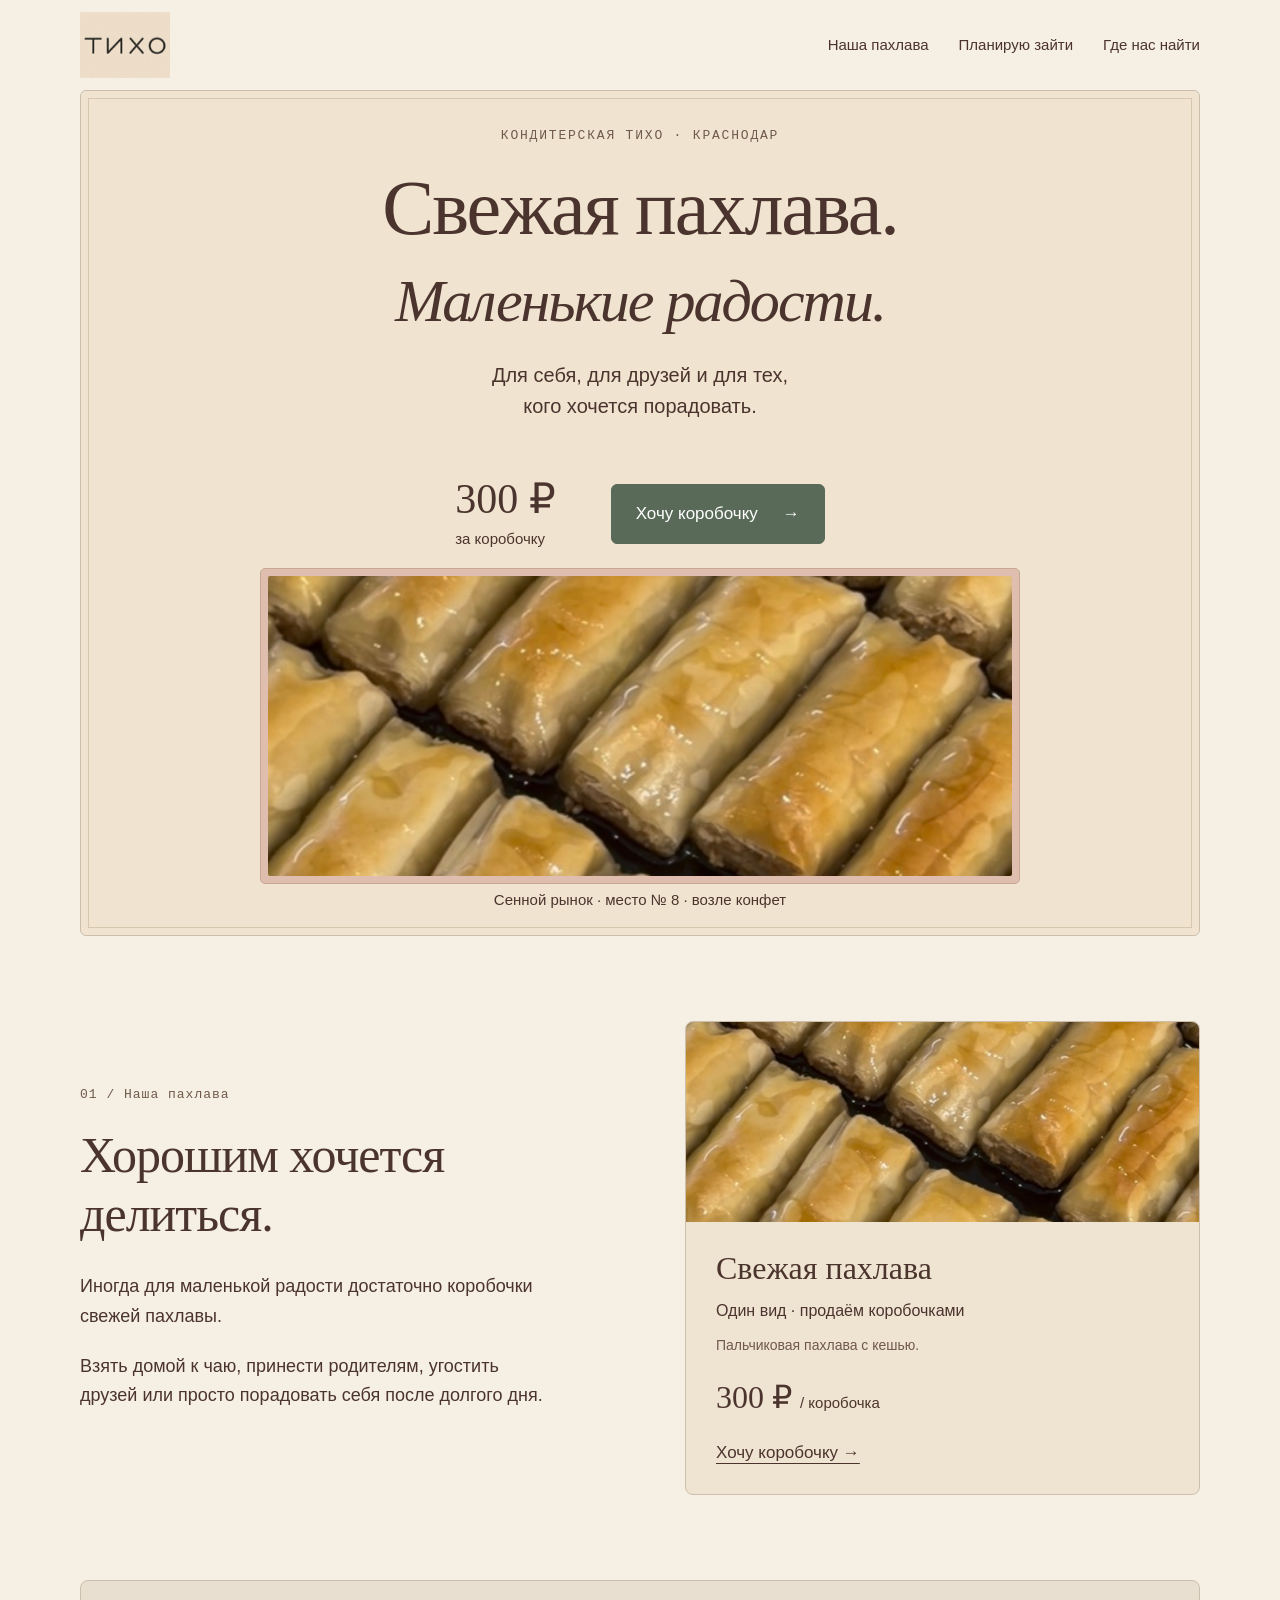
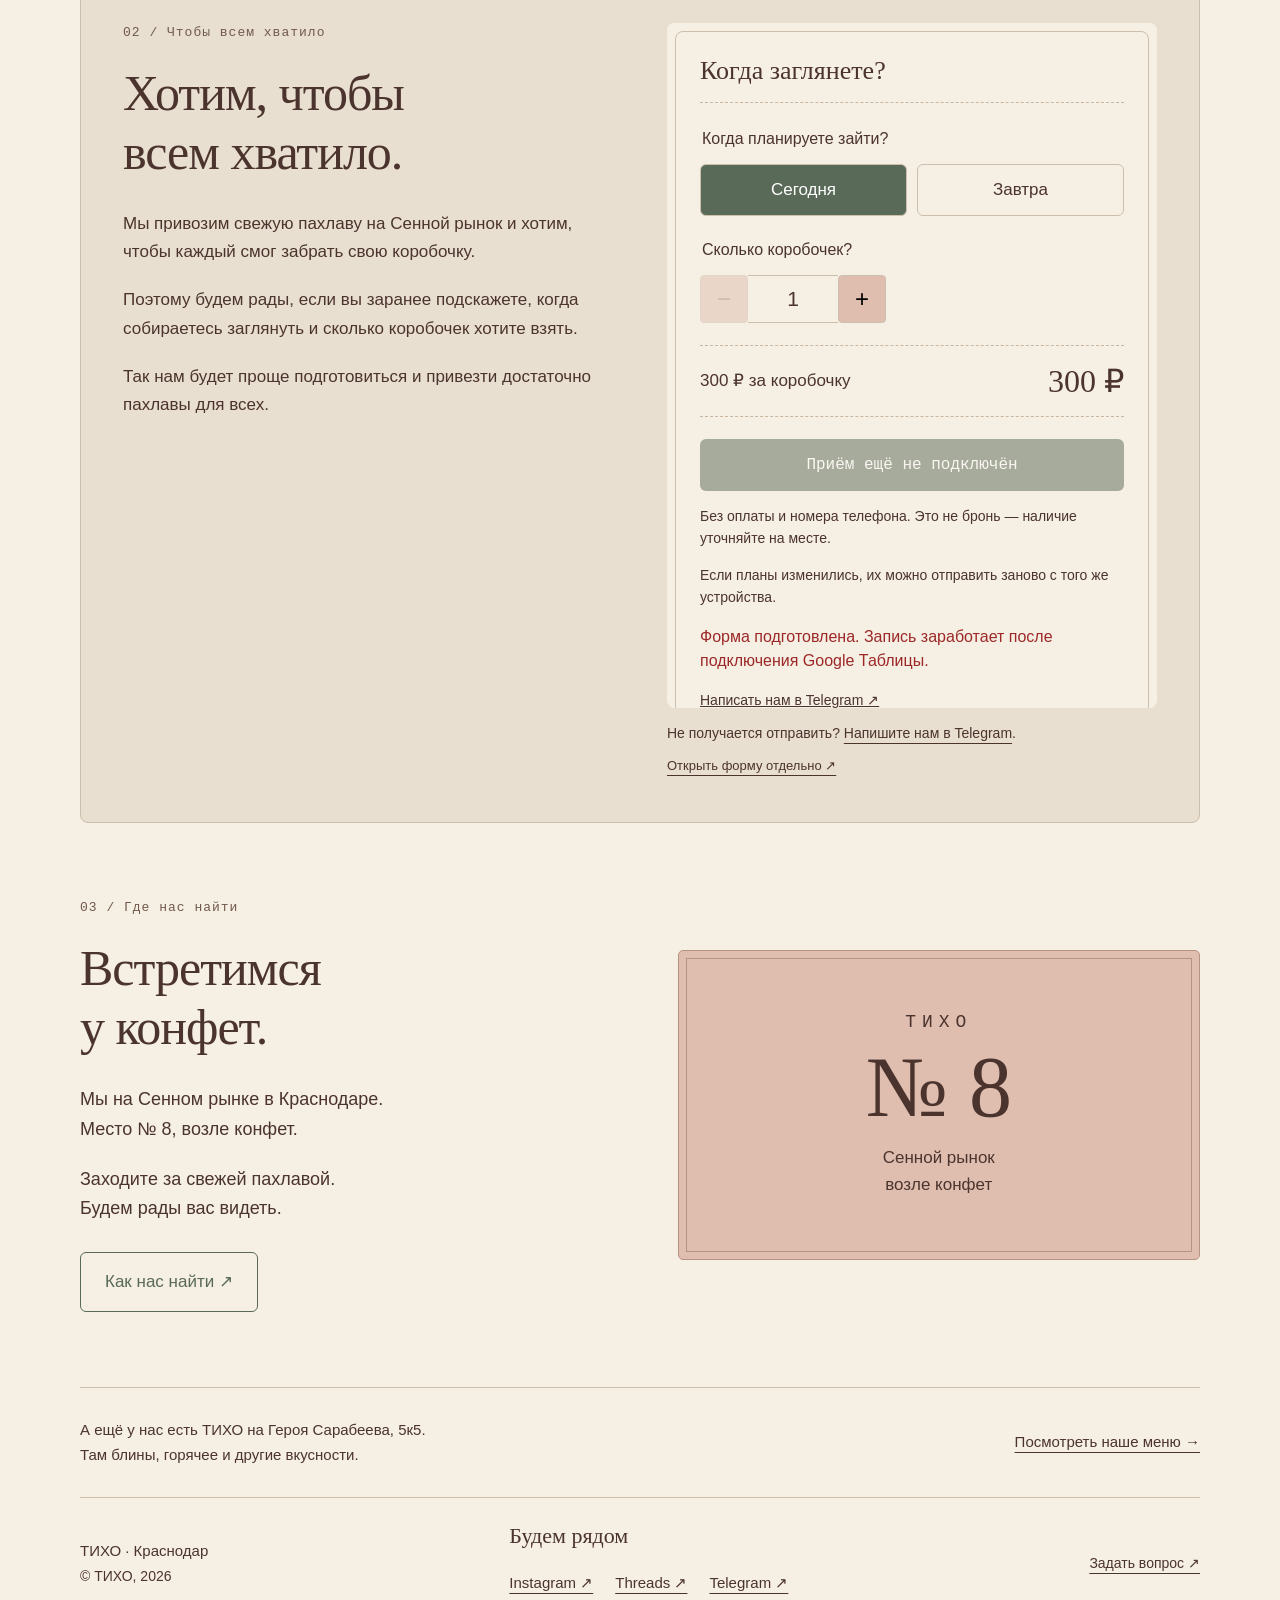
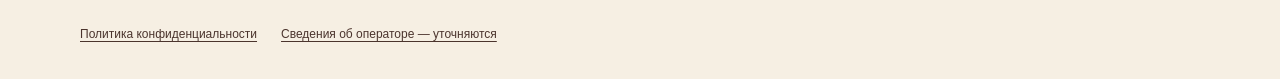
==== index.html @ 16c4f127 "v1" ====
<!doctype html>
<html lang="ru">
<head>
  <meta charset="utf-8">
  <meta name="viewport" content="width=device-width, initial-scale=1">
  <meta name="theme-color" content="#f6efe3">
  <title>ТИХО — свежая пахлава. Маленькие радости.</title>
  <meta name="description" content="Свежая пахлава — 300 ₽ за коробочку. Для себя и близких. Кондитерская ТИХО на Сенном рынке в Краснодаре: место № 8, возле конфет.">
  <link rel="icon" href="images/tiho-icon.png" type="image/png">
  <link rel="apple-touch-icon" href="images/tiho-icon.png">
  <link rel="stylesheet" href="baklava.css?v=20261023-warm2">
</head>
<body>
  <header class="topbar">
    <a class="brand" href="#top" aria-label="ТИХО — на главную"><img src="images/tiho-icon.png" width="90" height="66" alt="ТИХО"></a>
    <nav aria-label="Основная навигация"><a href="#product">Наша пахлава</a><a href="#preorder">Планирую зайти</a><a href="#location">Где нас найти</a></nav>
  </header>
  <main id="top">
    <section class="hero shell" aria-labelledby="hero-title">
      <p class="eyebrow">КОНДИТЕРСКАЯ ТИХО · КРАСНОДАР</p>
      <h1 id="hero-title">Свежая пахлава.<br><em>Маленькие радости.</em></h1>
      <p class="lead">Для себя, для друзей и для тех,<br class="desktop-break"> кого хочется порадовать.</p>
      <figure><img src="images/baklava-main.jpg" width="634" height="1100" alt="Свежая пальчиковая пахлава ТИХО" fetchpriority="high" decoding="async"></figure>
      <div class="hero-purchase"><div class="price"><strong>300 ₽</strong><span>за коробочку</span></div><a class="button" href="#preorder">Хочу коробочку <span aria-hidden="true">→</span></a></div>
      <p class="hero-address">Сенной рынок · место № 8 · возле конфет</p>
    </section>

    <section class="shell product" id="product" aria-labelledby="product-title">
      <div class="product-story"><p class="eyebrow">01 / Наша пахлава</p><h2 id="product-title">Хорошим хочется<br>делиться.</h2><p>Иногда для маленькой радости достаточно коробочки свежей пахлавы.</p><p>Взять домой к чаю, принести родителям, угостить друзей или просто порадовать себя после долгого дня.</p></div>
      <article class="product-detail"><img src="images/baklava-main.jpg" width="634" height="1100" alt="Пальчиковая пахлава крупным планом" loading="lazy" decoding="async"><div class="product-card-copy"><h3>Свежая пахлава</h3><p>Один вид · продаём коробочками</p><p class="small ingredients">Пальчиковая пахлава с кешью.</p><strong class="product-price">300 ₽ <span>/ коробочка</span></strong><a class="text-link" href="#preorder">Хочу коробочку →</a></div></article>
    </section>

    <section class="order shell" id="preorder" aria-labelledby="plan-title">
      <div class="order-intro"><p class="eyebrow">02 / Чтобы всем хватило</p><h2 id="plan-title">Хотим, чтобы<br>всем хватило.</h2><p>Мы привозим свежую пахлаву на Сенной рынок и хотим, чтобы каждый смог забрать свою коробочку.</p><p>Поэтому будем рады, если вы заранее подскажете, когда собираетесь заглянуть и сколько коробочек хотите взять.</p><p>Так нам будет проще подготовиться и привезти достаточно пахлавы для всех.</p><p class="small connection-note" id="plan-connection">Сейчас запись недоступна. Можно написать нам в <a href="https://t.me/danyanovich" target="_blank" rel="noopener">Telegram</a>.</p></div>
      <div class="plan-embed"><iframe id="plan-frame" title="Когда вы планируете зайти за пахлавой" src="integrations/google-sheets/Form.html" loading="lazy" referrerpolicy="no-referrer"></iframe><p class="small form-help">Не получается отправить? <a href="https://t.me/danyanovich" target="_blank" rel="noopener">Напишите нам в Telegram</a>.</p><a class="small form-direct" id="plan-direct" href="https://t.me/danyanovich" target="_blank" rel="noopener">Открыть форму отдельно ↗</a></div>
    </section>

    <section class="shell location" id="location" aria-labelledby="location-title"><div><p class="eyebrow">03 / Где нас найти</p><h2 id="location-title">Встретимся<br>у конфет.</h2><p>Мы на Сенном рынке в Краснодаре.<br>Место № 8, возле конфет.</p><p>Заходите за свежей пахлавой.<br>Будем рады вас видеть.</p><a class="button button-secondary" href="https://yandex.ru/maps/?text=Сенной%20рынок%20Краснодар" target="_blank" rel="noopener">Как нас найти ↗</a></div><div class="market-sign" aria-label="Сенной рынок, место номер 8, возле конфет"><span>ТИХО</span><strong>№ 8</strong><p>Сенной рынок<br>возле конфет</p></div></section>
  </main>
  <footer class="shell">
    <div class="cafe"><p>А ещё у нас есть ТИХО на Героя Сарабеева, 5к5.<br>Там блины, горячее и другие вкусности.</p><a class="text-link" href="sarabeeva.html">Посмотреть наше меню →</a></div>
    <div class="footer-main"><p>ТИХО · Краснодар<br><span class="small">© ТИХО, 2026</span></p><div class="footer-community"><p class="social-title">Будем рядом</p><nav class="social-links" aria-label="Социальные сети ТИХО"><a href="https://www.instagram.com/tiho.krasnodar/" target="_blank" rel="noopener">Instagram ↗</a><a href="https://www.threads.com/@tiho.krasnodar" target="_blank" rel="noopener">Threads ↗</a><a href="https://t.me/tiho_krd" target="_blank" rel="noopener">Telegram ↗</a></nav></div><a class="footer-contact" href="https://t.me/danyanovich" target="_blank" rel="noopener">Задать вопрос ↗</a></div>
    <div class="footer-legal"><button data-legal="privacy">Политика конфиденциальности</button><button data-legal="operator">Сведения об операторе — уточняются</button></div>
  </footer>
  <dialog id="legal-dialog" aria-labelledby="legal-title"><button id="close-legal" aria-label="Закрыть">×</button><h2 id="legal-title"></h2><p id="legal-text"></p></dialog>
  <script src="site-config.js?v=20261023-2"></script><script src="baklava.js?v=20261023-warm" defer></script>
</body></html>
---- baklava.css ----
:root{--cream:#f6efe3;--ink:#4b342d;--olive:#596a58;--rose:#dfbeb0;--gold:#e7d6b2;--line:#cdbfae;--accent:#374f83}
*{box-sizing:border-box}html{scroll-behavior:smooth;scroll-padding-top:24px}body{margin:0;background:var(--cream);color:var(--ink);font:18px/1.65 Arial,Helvetica,sans-serif}a{color:inherit;text-underline-offset:5px}button,input{font:inherit}a,button,input{touch-action:manipulation}button{cursor:pointer;color:inherit}a:focus-visible,button:focus-visible,input:focus-visible{outline:3px solid var(--accent);outline-offset:4px}.shell{width:min(1120px,calc(100% - 48px));margin:auto}.topbar{width:min(1120px,calc(100% - 48px));margin:auto;display:flex;align-items:center;justify-content:space-between;gap:24px;padding:12px 0}.brand{display:flex}.brand img{object-fit:cover;mix-blend-mode:multiply}.topbar nav{display:flex;gap:30px}.topbar nav a{font-size:15px;text-decoration:none}.topbar nav a:hover,.text-link:hover{color:var(--olive)}.eyebrow{font:13px/1.5 'Courier New',monospace;letter-spacing:1px;margin:0 0 22px;color:#70594b}h1,h2,h3{font-family:Georgia,'Times New Roman',serif;font-weight:400}h1{font-size:clamp(46px,6.3vw,78px);line-height:1.12;letter-spacing:-2px;margin:0 0 22px}h1 em{font-weight:400;font-size:.77em}h2{font-size:clamp(34px,4.3vw,50px);line-height:1.18;letter-spacing:-1px;margin:0 0 28px}h3{font-size:32px;line-height:1.25;margin:0 0 10px}p{margin:0 0 20px}.small{font-size:14px;line-height:1.65}.hero{display:flex;flex-direction:column;text-align:center;padding:35px 50px 22px;background:#f0e4d1;border:1px solid var(--line);border-radius:6px;outline:1px solid #d7c7af;outline-offset:-9px}.hero .eyebrow{margin:0 0 18px;letter-spacing:1.8px}.hero .lead{font-size:20px;line-height:1.55;margin:0 auto 28px}.hero figure{order:4;margin:0 auto;width:min(100%,760px);padding:7px;background:var(--rose);border:1px solid #c5a992;border-radius:5px}.hero figure img{display:block;width:100%;height:300px;object-fit:cover;object-position:center 47%;border-radius:2px}.hero>.eyebrow{order:0}.hero>h1{order:1}.hero>.lead{order:2}.hero-purchase{order:3;display:flex;align-items:center;justify-content:center;gap:55px;padding:26px 0 16px}.price{display:flex;flex-direction:column;text-align:left}.price strong{font:42px/1.1 Georgia,serif}.price span{font-size:15px;margin-top:5px}.button{display:inline-flex;align-items:center;justify-content:center;gap:25px;background:var(--olive);color:white;border:1px solid var(--olive);border-radius:6px;padding:15px 24px;min-height:52px;text-decoration:none;font-size:17px;font-weight:500;transition:background .18s,transform .18s}.button:hover{background:#445441;border-color:#445441;transform:translateY(-2px)}.hero-address{order:5;font-size:15px;margin:4px 0 0}.product{display:grid;grid-template-columns:1fr 1fr;gap:90px;align-items:center;padding:85px 0}.product-story p{max-width:480px}.product-detail{border:1px solid var(--line);background:#efe3d2;border-radius:8px;overflow:hidden}.product-detail>img{display:block;width:100%;height:200px;object-fit:cover;object-position:center 55%}.product-card-copy{padding:26px 30px}.product-card-copy p{font-size:16px;margin-bottom:10px}.product-card-copy .ingredients{font-size:14px;color:#70594b}.product-price{display:block;font:32px/1.4 Georgia,serif;margin:18px 0}.product-price span{font:15px Arial,sans-serif}.text-link{font-size:17px}.order{display:grid;grid-template-columns:1fr 1fr;gap:54px;align-items:start;padding:42px;background:#e9dfd0;border:1px solid var(--line);border-radius:8px}.order-intro p{font-size:17px;line-height:1.65}.order-intro .eyebrow{font-size:13px;line-height:1.5}.order-intro .small{font-size:14px}.connection-note{border-left:2px solid var(--rose);padding-left:14px}.plan-embed{min-width:0}.plan-embed iframe{display:block;width:100%;height:685px;border:0;background:var(--cream);border-radius:8px}.form-help{margin:14px 0 5px}.form-direct{display:inline-block;font-size:13px}.location{display:grid;grid-template-columns:1fr 1fr;gap:75px;align-items:center;padding:75px 0}.location .button{margin-top:8px}.button-secondary{background:transparent;border-color:var(--olive);color:var(--olive)}.button-secondary:hover{color:white}.market-sign{background:var(--rose);border:1px solid #b59381;outline:1px solid #b59381;outline-offset:-9px;text-align:center;display:flex;flex-direction:column;align-items:center;justify-content:center;padding:35px;min-height:310px;border-radius:5px}.market-sign>span{font:18px 'Courier New',monospace;letter-spacing:6px}.market-sign strong{font:86px/1.3 Georgia,serif}.market-sign p{font-size:17px;line-height:1.6;margin:0}footer{border-top:1px solid var(--line);padding:0 0 24px}.cafe{display:flex;align-items:center;justify-content:space-between;gap:30px;padding:30px 0;border-bottom:1px solid var(--line)}.cafe p{font-size:15px;margin:0;max-width:620px}.cafe a{font-size:15px}.footer-main{display:flex;align-items:center;justify-content:space-between;gap:20px;padding:24px 0 10px;font-size:15px}.footer-main p{margin:0}.footer-legal{display:flex;gap:12px 24px;flex-wrap:wrap}.footer-legal button{font-size:12px;background:none;border:0;text-decoration:underline;text-underline-offset:3px;min-height:40px;padding:0;text-align:left}dialog{border:1px solid var(--line);border-radius:8px;background:var(--cream);color:var(--ink);padding:30px;max-width:620px;width:calc(100% - 32px);max-height:85vh;overflow:auto}dialog::backdrop{background:#30291e88}dialog h2{font-size:32px}dialog p{font-size:16px;margin-bottom:0}#close-legal{float:right;background:none;border:0;font-size:28px;min-width:44px;min-height:44px}[hidden]{display:none!important}
@media(max-width:760px){html{scroll-padding-top:16px}body{font-size:17px}.shell,.topbar{width:calc(100% - 32px)}.topbar{flex-direction:column;gap:0;padding:8px 0 18px}.brand img{width:80px;height:56px}.topbar nav{justify-content:center;gap:12px 22px;flex-wrap:wrap}.topbar nav a{font-size:13px}.hero{padding:28px 18px 22px}.hero .eyebrow{font-size:10px;letter-spacing:1px;margin-bottom:20px}h1{font-size:clamp(37px,9.5vw,62px);letter-spacing:-1.2px;margin-bottom:18px}h1 em{font-size:.78em}.hero .lead{font-size:17px;margin-bottom:24px}.desktop-break{display:none}.hero figure{padding:5px}.hero figure{order:3}.hero figure img{height:220px}.hero-purchase{order:4;gap:24px;justify-content:space-between;padding:22px 0 16px}.price strong{font-size:35px}.price span{font-size:13px}.hero-purchase .button{font-size:15px;gap:10px;padding:14px 16px;min-width:0}.hero-address{font-size:13px;max-width:240px;margin:auto}.product{grid-template-columns:1fr;gap:24px;padding:50px 0}h2{font-size:37px;margin-bottom:22px}.eyebrow{font-size:12px;margin-bottom:18px}.product-story p{margin-bottom:16px}.product-detail>img{height:190px}.product-card-copy{padding:24px}.product-card-copy h3{font-size:29px}.order{grid-template-columns:1fr;gap:22px;padding:28px 16px}.order-intro p{font-size:17px;line-height:1.6;margin-bottom:18px}.order-intro .eyebrow{font-size:12px}.plan-embed iframe{height:690px}.form-help{font-size:14px}.location{grid-template-columns:1fr;gap:30px;padding:50px 0}.market-sign{min-height:245px;padding:30px}.market-sign strong{font-size:76px}.market-sign p{font-size:16px}.cafe{align-items:flex-start;flex-direction:column;gap:14px;padding:25px 0}.footer-main{flex-direction:column;align-items:flex-start;gap:14px}.footer-legal{gap:0 20px}dialog{padding:24px}dialog h2{font-size:28px}}
@media(max-width:360px){.hero-purchase{flex-direction:column;align-items:stretch;gap:16px}.hero-purchase .price{text-align:center}.hero-purchase .button{width:100%}h1{font-size:35px}.plan-embed iframe{height:740px}}
@media(prefers-reduced-motion:reduce){html{scroll-behavior:auto}*,*::before,*::after{animation:none!important;transition:none!important}}
.footer-main{flex-wrap:wrap}.footer-community .social-title{font:22px/1.3 Georgia,serif;margin:0 0 10px}.social-links{display:flex;flex-wrap:wrap;gap:6px 22px}.social-links a{display:inline-flex;align-items:center;min-height:44px;font-size:15px}.footer-contact{font-size:14px}@media(max-width:760px){.footer-community{width:100%}.social-links{gap:4px 20px}.footer-main{gap:20px}}
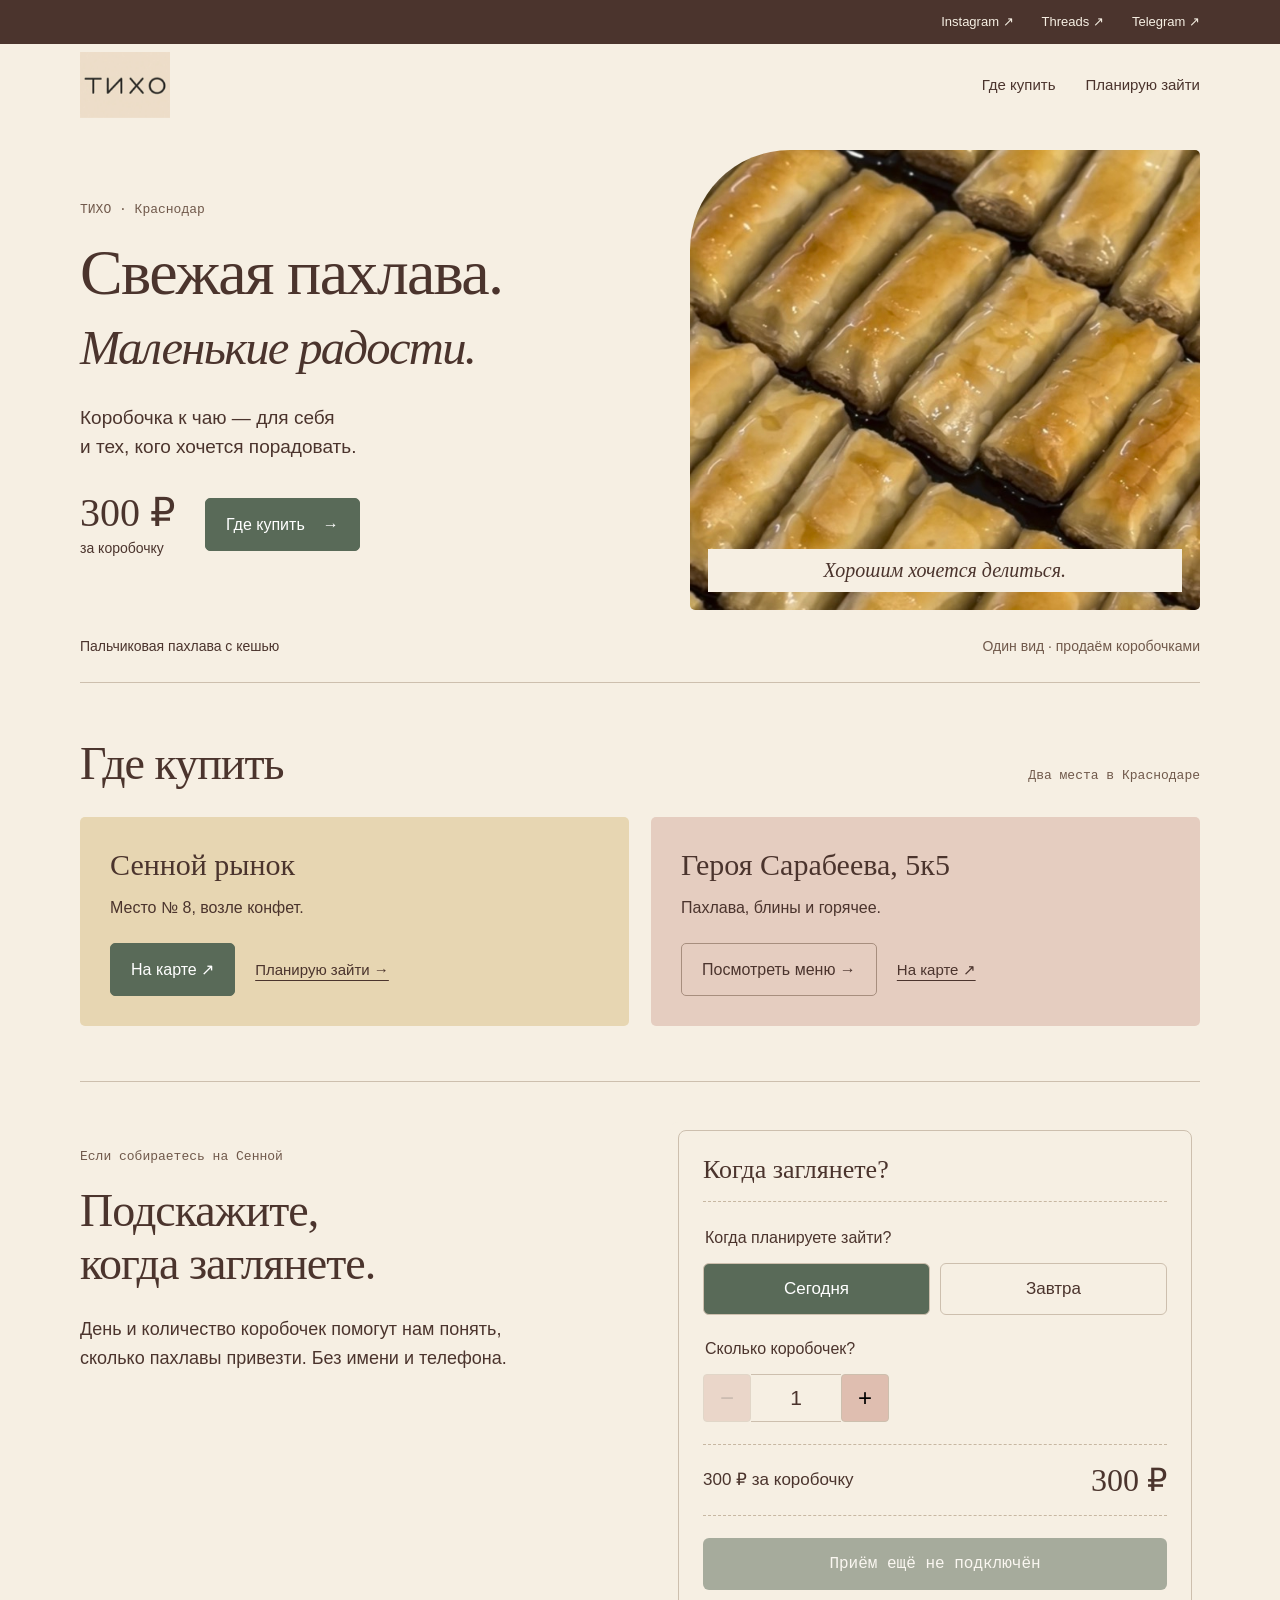
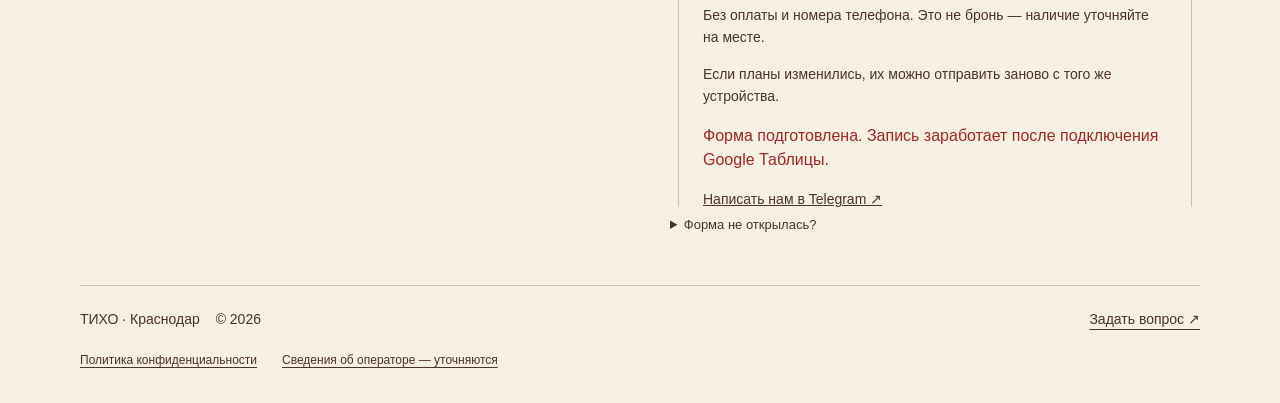
==== commit 749dcc29: "v1" ====
--- a/index.html
+++ b/index.html
@@ -5,43 +5,21 @@
   <meta name="viewport" content="width=device-width, initial-scale=1">
   <meta name="theme-color" content="#f6efe3">
   <title>ТИХО — свежая пахлава. Маленькие радости.</title>
-  <meta name="description" content="Свежая пахлава — 300 ₽ за коробочку. Для себя и близких. Кондитерская ТИХО на Сенном рынке в Краснодаре: место № 8, возле конфет.">
+  <meta name="description" content="Свежая пахлава — 300 ₽ за коробочку. Для себя и близких. ТИХО в Краснодаре: Сенной рынок, место № 8, и Героя Сарабеева, 5к5.">
   <link rel="icon" href="images/tiho-icon.png" type="image/png">
   <link rel="apple-touch-icon" href="images/tiho-icon.png">
-  <link rel="stylesheet" href="baklava.css?v=20261023-warm2">
+  <link rel="stylesheet" href="baklava.css?v=20261027">
 </head>
 <body>
-  <header class="topbar">
-    <a class="brand" href="#top" aria-label="ТИХО — на главную"><img src="images/tiho-icon.png" width="90" height="66" alt="ТИХО"></a>
-    <nav aria-label="Основная навигация"><a href="#product">Наша пахлава</a><a href="#preorder">Планирую зайти</a><a href="#location">Где нас найти</a></nav>
-  </header>
+  <div class="social-strip"><nav class="shell social-links" aria-label="Социальные сети ТИХО"><a href="https://www.instagram.com/tiho.krasnodar/" target="_blank" rel="noopener">Instagram ↗</a><a href="https://www.threads.com/@tiho.krasnodar" target="_blank" rel="noopener">Threads ↗</a><a href="https://t.me/tiho_krd" target="_blank" rel="noopener">Telegram ↗</a></nav></div>
+  <header class="topbar"><a class="brand" href="#top" aria-label="ТИХО — на главную"><img src="images/tiho-icon.png" width="90" height="66" alt="ТИХО"></a><nav aria-label="Основная навигация"><a href="#location">Где купить</a><a href="#preorder">Планирую зайти</a></nav></header>
   <main id="top">
-    <section class="hero shell" aria-labelledby="hero-title">
-      <p class="eyebrow">КОНДИТЕРСКАЯ ТИХО · КРАСНОДАР</p>
-      <h1 id="hero-title">Свежая пахлава.<br><em>Маленькие радости.</em></h1>
-      <p class="lead">Для себя, для друзей и для тех,<br class="desktop-break"> кого хочется порадовать.</p>
-      <figure><img src="images/baklava-main.jpg" width="634" height="1100" alt="Свежая пальчиковая пахлава ТИХО" fetchpriority="high" decoding="async"></figure>
-      <div class="hero-purchase"><div class="price"><strong>300 ₽</strong><span>за коробочку</span></div><a class="button" href="#preorder">Хочу коробочку <span aria-hidden="true">→</span></a></div>
-      <p class="hero-address">Сенной рынок · место № 8 · возле конфет</p>
-    </section>
-
-    <section class="shell product" id="product" aria-labelledby="product-title">
-      <div class="product-story"><p class="eyebrow">01 / Наша пахлава</p><h2 id="product-title">Хорошим хочется<br>делиться.</h2><p>Иногда для маленькой радости достаточно коробочки свежей пахлавы.</p><p>Взять домой к чаю, принести родителям, угостить друзей или просто порадовать себя после долгого дня.</p></div>
-      <article class="product-detail"><img src="images/baklava-main.jpg" width="634" height="1100" alt="Пальчиковая пахлава крупным планом" loading="lazy" decoding="async"><div class="product-card-copy"><h3>Свежая пахлава</h3><p>Один вид · продаём коробочками</p><p class="small ingredients">Пальчиковая пахлава с кешью.</p><strong class="product-price">300 ₽ <span>/ коробочка</span></strong><a class="text-link" href="#preorder">Хочу коробочку →</a></div></article>
-    </section>
-
-    <section class="order shell" id="preorder" aria-labelledby="plan-title">
-      <div class="order-intro"><p class="eyebrow">02 / Чтобы всем хватило</p><h2 id="plan-title">Хотим, чтобы<br>всем хватило.</h2><p>Мы привозим свежую пахлаву на Сенной рынок и хотим, чтобы каждый смог забрать свою коробочку.</p><p>Поэтому будем рады, если вы заранее подскажете, когда собираетесь заглянуть и сколько коробочек хотите взять.</p><p>Так нам будет проще подготовиться и привезти достаточно пахлавы для всех.</p><p class="small connection-note" id="plan-connection">Сейчас запись недоступна. Можно написать нам в <a href="https://t.me/danyanovich" target="_blank" rel="noopener">Telegram</a>.</p></div>
-      <div class="plan-embed"><iframe id="plan-frame" title="Когда вы планируете зайти за пахлавой" src="integrations/google-sheets/Form.html" loading="lazy" referrerpolicy="no-referrer"></iframe><p class="small form-help">Не получается отправить? <a href="https://t.me/danyanovich" target="_blank" rel="noopener">Напишите нам в Telegram</a>.</p><a class="small form-direct" id="plan-direct" href="https://t.me/danyanovich" target="_blank" rel="noopener">Открыть форму отдельно ↗</a></div>
-    </section>
-
-    <section class="shell location" id="location" aria-labelledby="location-title"><div><p class="eyebrow">03 / Где нас найти</p><h2 id="location-title">Встретимся<br>у конфет.</h2><p>Мы на Сенном рынке в Краснодаре.<br>Место № 8, возле конфет.</p><p>Заходите за свежей пахлавой.<br>Будем рады вас видеть.</p><a class="button button-secondary" href="https://yandex.ru/maps/?text=Сенной%20рынок%20Краснодар" target="_blank" rel="noopener">Как нас найти ↗</a></div><div class="market-sign" aria-label="Сенной рынок, место номер 8, возле конфет"><span>ТИХО</span><strong>№ 8</strong><p>Сенной рынок<br>возле конфет</p></div></section>
+    <section class="hero shell" aria-labelledby="hero-title"><div class="hero-copy"><p class="eyebrow">ТИХО · Краснодар</p><h1 id="hero-title">Свежая пахлава.<br><em>Маленькие радости.</em></h1><p class="lead">Коробочка к чаю — для себя<br>и тех, кого хочется порадовать.</p><div class="hero-purchase"><div class="price"><strong>300 ₽</strong><span>за коробочку</span></div><a class="button" href="#location">Где купить <span aria-hidden="true">→</span></a></div></div><figure><img src="images/baklava-main.jpg" width="634" height="1100" alt="Свежая пальчиковая пахлава ТИХО" fetchpriority="high" decoding="async"><figcaption>Хорошим хочется делиться.</figcaption></figure></section>
+    <div class="product-note shell" id="product"><span>Пальчиковая пахлава с кешью</span><span>Один вид · продаём коробочками</span></div>
+    <section class="location shell" id="location" aria-labelledby="location-title"><div class="section-heading"><p class="eyebrow">Два места в Краснодаре</p><h2 id="location-title">Где купить</h2></div><div class="places"><article class="place place-market"><div><h3>Сенной рынок</h3><p>Место № 8, возле конфет.</p></div><div class="place-actions"><a class="button" href="https://yandex.ru/maps/?text=Сенной%20рынок%20Краснодар" target="_blank" rel="noopener">На карте ↗</a><a class="text-link" href="#preorder">Планирую зайти →</a></div></article><article class="place place-cafe"><div><h3>Героя Сарабеева, 5к5</h3><p>Пахлава, блины и горячее.</p></div><div class="place-actions"><a class="button button-secondary" href="sarabeeva.html">Посмотреть меню →</a><a class="text-link" href="https://yandex.ru/maps/35/krasnodar/house/ulitsa_im_geroya_sarabeyeva_v_i_5k5/Z0AYdgRhT0UGQFpvfXx0dX1lbA==/" target="_blank" rel="noopener">На карте ↗</a></div></article></div></section>
+    <section class="order shell" id="preorder" aria-labelledby="plan-title"><div class="order-intro"><p class="eyebrow">Если собираетесь на Сенной</p><h2 id="plan-title">Подскажите,<br>когда заглянете.</h2><p>День и количество коробочек помогут нам понять, сколько пахлавы привезти. Без имени и телефона.</p><p class="small connection-note" id="plan-connection">Сейчас запись недоступна. Можно написать нам в <a href="https://t.me/danyanovich" target="_blank" rel="noopener">Telegram</a>.</p></div><div class="plan-embed"><iframe id="plan-frame" title="Когда вы планируете зайти за пахлавой на Сенной рынок" src="integrations/google-sheets/Form.html" loading="lazy" referrerpolicy="no-referrer"></iframe><details class="form-help"><summary>Форма не открылась?</summary><a id="plan-direct" href="https://t.me/danyanovich" target="_blank" rel="noopener">Открыть отдельно ↗</a> · <a href="https://t.me/danyanovich" target="_blank" rel="noopener">Написать нам</a></details></div></section>
   </main>
-  <footer class="shell">
-    <div class="cafe"><p>А ещё у нас есть ТИХО на Героя Сарабеева, 5к5.<br>Там блины, горячее и другие вкусности.</p><a class="text-link" href="sarabeeva.html">Посмотреть наше меню →</a></div>
-    <div class="footer-main"><p>ТИХО · Краснодар<br><span class="small">© ТИХО, 2026</span></p><div class="footer-community"><p class="social-title">Будем рядом</p><nav class="social-links" aria-label="Социальные сети ТИХО"><a href="https://www.instagram.com/tiho.krasnodar/" target="_blank" rel="noopener">Instagram ↗</a><a href="https://www.threads.com/@tiho.krasnodar" target="_blank" rel="noopener">Threads ↗</a><a href="https://t.me/tiho_krd" target="_blank" rel="noopener">Telegram ↗</a></nav></div><a class="footer-contact" href="https://t.me/danyanovich" target="_blank" rel="noopener">Задать вопрос ↗</a></div>
-    <div class="footer-legal"><button data-legal="privacy">Политика конфиденциальности</button><button data-legal="operator">Сведения об операторе — уточняются</button></div>
-  </footer>
+  <footer class="shell"><div class="footer-main"><p>ТИХО · Краснодар <span class="small">© 2026</span></p><a href="https://t.me/danyanovich" target="_blank" rel="noopener">Задать вопрос ↗</a></div><div class="footer-legal"><button data-legal="privacy">Политика конфиденциальности</button><button data-legal="operator">Сведения об операторе — уточняются</button></div></footer>
   <dialog id="legal-dialog" aria-labelledby="legal-title"><button id="close-legal" aria-label="Закрыть">×</button><h2 id="legal-title"></h2><p id="legal-text"></p></dialog>
-  <script src="site-config.js?v=20261023-2"></script><script src="baklava.js?v=20261023-warm" defer></script>
+  <script src="site-config.js?v=20261027"></script><script src="baklava.js?v=20261027" defer></script>
 </body></html>
--- a/baklava.css
+++ b/baklava.css
@@ -1,6 +1,4 @@
-:root{--cream:#f6efe3;--ink:#4b342d;--olive:#596a58;--rose:#dfbeb0;--gold:#e7d6b2;--line:#cdbfae;--accent:#374f83}
-*{box-sizing:border-box}html{scroll-behavior:smooth;scroll-padding-top:24px}body{margin:0;background:var(--cream);color:var(--ink);font:18px/1.65 Arial,Helvetica,sans-serif}a{color:inherit;text-underline-offset:5px}button,input{font:inherit}a,button,input{touch-action:manipulation}button{cursor:pointer;color:inherit}a:focus-visible,button:focus-visible,input:focus-visible{outline:3px solid var(--accent);outline-offset:4px}.shell{width:min(1120px,calc(100% - 48px));margin:auto}.topbar{width:min(1120px,calc(100% - 48px));margin:auto;display:flex;align-items:center;justify-content:space-between;gap:24px;padding:12px 0}.brand{display:flex}.brand img{object-fit:cover;mix-blend-mode:multiply}.topbar nav{display:flex;gap:30px}.topbar nav a{font-size:15px;text-decoration:none}.topbar nav a:hover,.text-link:hover{color:var(--olive)}.eyebrow{font:13px/1.5 'Courier New',monospace;letter-spacing:1px;margin:0 0 22px;color:#70594b}h1,h2,h3{font-family:Georgia,'Times New Roman',serif;font-weight:400}h1{font-size:clamp(46px,6.3vw,78px);line-height:1.12;letter-spacing:-2px;margin:0 0 22px}h1 em{font-weight:400;font-size:.77em}h2{font-size:clamp(34px,4.3vw,50px);line-height:1.18;letter-spacing:-1px;margin:0 0 28px}h3{font-size:32px;line-height:1.25;margin:0 0 10px}p{margin:0 0 20px}.small{font-size:14px;line-height:1.65}.hero{display:flex;flex-direction:column;text-align:center;padding:35px 50px 22px;background:#f0e4d1;border:1px solid var(--line);border-radius:6px;outline:1px solid #d7c7af;outline-offset:-9px}.hero .eyebrow{margin:0 0 18px;letter-spacing:1.8px}.hero .lead{font-size:20px;line-height:1.55;margin:0 auto 28px}.hero figure{order:4;margin:0 auto;width:min(100%,760px);padding:7px;background:var(--rose);border:1px solid #c5a992;border-radius:5px}.hero figure img{display:block;width:100%;height:300px;object-fit:cover;object-position:center 47%;border-radius:2px}.hero>.eyebrow{order:0}.hero>h1{order:1}.hero>.lead{order:2}.hero-purchase{order:3;display:flex;align-items:center;justify-content:center;gap:55px;padding:26px 0 16px}.price{display:flex;flex-direction:column;text-align:left}.price strong{font:42px/1.1 Georgia,serif}.price span{font-size:15px;margin-top:5px}.button{display:inline-flex;align-items:center;justify-content:center;gap:25px;background:var(--olive);color:white;border:1px solid var(--olive);border-radius:6px;padding:15px 24px;min-height:52px;text-decoration:none;font-size:17px;font-weight:500;transition:background .18s,transform .18s}.button:hover{background:#445441;border-color:#445441;transform:translateY(-2px)}.hero-address{order:5;font-size:15px;margin:4px 0 0}.product{display:grid;grid-template-columns:1fr 1fr;gap:90px;align-items:center;padding:85px 0}.product-story p{max-width:480px}.product-detail{border:1px solid var(--line);background:#efe3d2;border-radius:8px;overflow:hidden}.product-detail>img{display:block;width:100%;height:200px;object-fit:cover;object-position:center 55%}.product-card-copy{padding:26px 30px}.product-card-copy p{font-size:16px;margin-bottom:10px}.product-card-copy .ingredients{font-size:14px;color:#70594b}.product-price{display:block;font:32px/1.4 Georgia,serif;margin:18px 0}.product-price span{font:15px Arial,sans-serif}.text-link{font-size:17px}.order{display:grid;grid-template-columns:1fr 1fr;gap:54px;align-items:start;padding:42px;background:#e9dfd0;border:1px solid var(--line);border-radius:8px}.order-intro p{font-size:17px;line-height:1.65}.order-intro .eyebrow{font-size:13px;line-height:1.5}.order-intro .small{font-size:14px}.connection-note{border-left:2px solid var(--rose);padding-left:14px}.plan-embed{min-width:0}.plan-embed iframe{display:block;width:100%;height:685px;border:0;background:var(--cream);border-radius:8px}.form-help{margin:14px 0 5px}.form-direct{display:inline-block;font-size:13px}.location{display:grid;grid-template-columns:1fr 1fr;gap:75px;align-items:center;padding:75px 0}.location .button{margin-top:8px}.button-secondary{background:transparent;border-color:var(--olive);color:var(--olive)}.button-secondary:hover{color:white}.market-sign{background:var(--rose);border:1px solid #b59381;outline:1px solid #b59381;outline-offset:-9px;text-align:center;display:flex;flex-direction:column;align-items:center;justify-content:center;padding:35px;min-height:310px;border-radius:5px}.market-sign>span{font:18px 'Courier New',monospace;letter-spacing:6px}.market-sign strong{font:86px/1.3 Georgia,serif}.market-sign p{font-size:17px;line-height:1.6;margin:0}footer{border-top:1px solid var(--line);padding:0 0 24px}.cafe{display:flex;align-items:center;justify-content:space-between;gap:30px;padding:30px 0;border-bottom:1px solid var(--line)}.cafe p{font-size:15px;margin:0;max-width:620px}.cafe a{font-size:15px}.footer-main{display:flex;align-items:center;justify-content:space-between;gap:20px;padding:24px 0 10px;font-size:15px}.footer-main p{margin:0}.footer-legal{display:flex;gap:12px 24px;flex-wrap:wrap}.footer-legal button{font-size:12px;background:none;border:0;text-decoration:underline;text-underline-offset:3px;min-height:40px;padding:0;text-align:left}dialog{border:1px solid var(--line);border-radius:8px;background:var(--cream);color:var(--ink);padding:30px;max-width:620px;width:calc(100% - 32px);max-height:85vh;overflow:auto}dialog::backdrop{background:#30291e88}dialog h2{font-size:32px}dialog p{font-size:16px;margin-bottom:0}#close-legal{float:right;background:none;border:0;font-size:28px;min-width:44px;min-height:44px}[hidden]{display:none!important}
-@media(max-width:760px){html{scroll-padding-top:16px}body{font-size:17px}.shell,.topbar{width:calc(100% - 32px)}.topbar{flex-direction:column;gap:0;padding:8px 0 18px}.brand img{width:80px;height:56px}.topbar nav{justify-content:center;gap:12px 22px;flex-wrap:wrap}.topbar nav a{font-size:13px}.hero{padding:28px 18px 22px}.hero .eyebrow{font-size:10px;letter-spacing:1px;margin-bottom:20px}h1{font-size:clamp(37px,9.5vw,62px);letter-spacing:-1.2px;margin-bottom:18px}h1 em{font-size:.78em}.hero .lead{font-size:17px;margin-bottom:24px}.desktop-break{display:none}.hero figure{padding:5px}.hero figure{order:3}.hero figure img{height:220px}.hero-purchase{order:4;gap:24px;justify-content:space-between;padding:22px 0 16px}.price strong{font-size:35px}.price span{font-size:13px}.hero-purchase .button{font-size:15px;gap:10px;padding:14px 16px;min-width:0}.hero-address{font-size:13px;max-width:240px;margin:auto}.product{grid-template-columns:1fr;gap:24px;padding:50px 0}h2{font-size:37px;margin-bottom:22px}.eyebrow{font-size:12px;margin-bottom:18px}.product-story p{margin-bottom:16px}.product-detail>img{height:190px}.product-card-copy{padding:24px}.product-card-copy h3{font-size:29px}.order{grid-template-columns:1fr;gap:22px;padding:28px 16px}.order-intro p{font-size:17px;line-height:1.6;margin-bottom:18px}.order-intro .eyebrow{font-size:12px}.plan-embed iframe{height:690px}.form-help{font-size:14px}.location{grid-template-columns:1fr;gap:30px;padding:50px 0}.market-sign{min-height:245px;padding:30px}.market-sign strong{font-size:76px}.market-sign p{font-size:16px}.cafe{align-items:flex-start;flex-direction:column;gap:14px;padding:25px 0}.footer-main{flex-direction:column;align-items:flex-start;gap:14px}.footer-legal{gap:0 20px}dialog{padding:24px}dialog h2{font-size:28px}}
-@media(max-width:360px){.hero-purchase{flex-direction:column;align-items:stretch;gap:16px}.hero-purchase .price{text-align:center}.hero-purchase .button{width:100%}h1{font-size:35px}.plan-embed iframe{height:740px}}
-@media(prefers-reduced-motion:reduce){html{scroll-behavior:auto}*,*::before,*::after{animation:none!important;transition:none!important}}
-.footer-main{flex-wrap:wrap}.footer-community .social-title{font:22px/1.3 Georgia,serif;margin:0 0 10px}.social-links{display:flex;flex-wrap:wrap;gap:6px 22px}.social-links a{display:inline-flex;align-items:center;min-height:44px;font-size:15px}.footer-contact{font-size:14px}@media(max-width:760px){.footer-community{width:100%}.social-links{gap:4px 20px}.footer-main{gap:20px}}
+:root{--cream:#f6efe3;--ink:#4b342d;--olive:#596a58;--rose:#dfbeb0;--line:#cdbfae;--accent:#374f83}*{box-sizing:border-box}html{scroll-behavior:smooth;scroll-padding-top:20px}body{margin:0;background:var(--cream);color:var(--ink);font:18px/1.6 Arial,Helvetica,sans-serif}a{color:inherit;text-underline-offset:5px}button,input{font:inherit}button{cursor:pointer;color:inherit}a,button,input{touch-action:manipulation}a:focus-visible,button:focus-visible,input:focus-visible,summary:focus-visible{outline:3px solid var(--accent);outline-offset:4px}.shell,.topbar{width:min(1120px,calc(100% - 48px));margin:auto}.social-strip{background:var(--ink);color:var(--cream)}.social-links{display:flex;justify-content:flex-end;gap:28px}.social-links a{display:inline-flex;align-items:center;min-height:44px;font-size:13px;text-decoration:none}.social-links a:hover{text-decoration:underline}.topbar{display:flex;align-items:center;justify-content:space-between;gap:20px;padding:8px 0}.brand{display:flex}.brand img{object-fit:cover;mix-blend-mode:multiply}.topbar nav{display:flex;gap:30px}.topbar nav a{font-size:15px;text-decoration:none}p{margin:0 0 18px}.eyebrow{font:13px/1.5 'Courier New',monospace;color:#70594b;margin-bottom:18px}h1,h2,h3{font-family:Georgia,'Times New Roman',serif;font-weight:400}h1{font-size:clamp(42px,5vw,66px);line-height:1.1;letter-spacing:-1.7px;margin:0 0 24px}h1 em{font-size:.76em}h2{font-size:clamp(32px,3.9vw,46px);line-height:1.15;letter-spacing:-1px;margin:0 0 24px}h3{font-size:30px;line-height:1.2;margin:0 0 12px}.small{font-size:14px;line-height:1.6}.hero{display:grid;grid-template-columns:1.1fr 1fr;gap:48px;align-items:center;padding-top:24px}.hero-copy{padding:20px 0}.lead{font-size:19px;line-height:1.55;margin-bottom:28px}.hero figure{margin:0;position:relative}.hero figure img{display:block;width:100%;height:460px;object-fit:cover;border-radius:100px 5px 5px 5px;object-position:center 45%}.hero figcaption{position:absolute;bottom:18px;left:18px;right:18px;background:var(--cream);padding:10px 14px;font:italic 20px Georgia,serif;text-align:center}.hero-purchase{display:flex;align-items:center;gap:30px}.price{display:flex;flex-direction:column}.price strong{font:40px/1.2 Georgia,serif}.price span{font-size:14px}.button{display:inline-flex;justify-content:center;align-items:center;gap:18px;min-height:50px;padding:13px 20px;border:1px solid var(--olive);border-radius:5px;background:var(--olive);color:white;text-decoration:none;font-size:16px;transition:background .18s}.button:hover{background:#43543f;border-color:#43543f}.button-secondary{color:var(--ink);background:transparent;border-color:#a78e7e}.button-secondary:hover{color:white}.text-link{font-size:15px}.product-note{display:flex;justify-content:space-between;gap:20px;border-bottom:1px solid var(--line);padding:25px 0;font-size:14px}.product-note span:last-child{color:#70594b}.location{padding-top:55px;padding-bottom:55px}.section-heading{display:flex;align-items:baseline;justify-content:space-between;gap:20px}.section-heading .eyebrow{order:2}.section-heading h2{margin-bottom:26px}.places{display:grid;grid-template-columns:1fr 1fr;gap:22px}.place{padding:30px;display:flex;flex-direction:column;gap:22px;position:relative;border-radius:5px}.place-market{background:#e7d6b2}.place-cafe{background:#e5cdc0}.place-mark{font:italic 48px/1 Georgia,serif;opacity:.55}.place p{font-size:16px;margin:0}.place-actions{display:flex;align-items:center;gap:20px;flex-wrap:wrap;margin-top:auto}.order{display:grid;grid-template-columns:1fr 1fr;gap:60px;align-items:start;border-top:1px solid var(--line);padding:40px 0 30px}.order-intro{padding-top:25px}.order-intro p:not(.eyebrow){max-width:450px}.plan-embed{min-width:0}.plan-embed iframe{display:block;width:100%;height:685px;border:0;border-radius:8px;background:var(--cream)}.form-help{font-size:13px;margin-top:8px}.form-help summary{cursor:pointer;min-height:40px}.form-help a{display:inline-block;padding:8px 0}footer{border-top:1px solid var(--line);padding-bottom:20px}.footer-main{display:flex;align-items:center;justify-content:space-between;gap:20px;padding:22px 0 8px;font-size:14px}.footer-main p{margin:0}.footer-main .small{margin-left:12px}.footer-legal{display:flex;flex-wrap:wrap;gap:0 25px}.footer-legal button{border:0;background:none;padding:0;min-height:44px;font-size:12px;text-align:left;text-decoration:underline;text-underline-offset:3px}dialog{border:1px solid var(--line);border-radius:8px;padding:28px;background:var(--cream);color:var(--ink);width:calc(100% - 32px);max-width:620px;max-height:85vh;overflow:auto}dialog::backdrop{background:#30291e88}dialog h2{font-size:30px}dialog p{font-size:16px;margin:0}#close-legal{float:right;min-width:44px;min-height:44px;font-size:28px;background:none;border:0}[hidden]{display:none!important}
+@media(max-width:760px){body{font-size:17px}.shell,.topbar{width:calc(100% - 32px)}.social-links{justify-content:space-between;gap:14px}.social-links a{font-size:13px}.topbar{padding:4px 0}.brand img{width:76px;height:58px}.topbar nav{gap:18px}.topbar nav a{font-size:13px}.hero{grid-template-columns:1fr;gap:18px;padding-top:12px}.hero-copy{padding:10px 0 0}h1{font-size:clamp(39px,10.5vw,60px);letter-spacing:-1px;margin-bottom:18px}.hero .eyebrow{font-size:12px;margin-bottom:12px}.lead{font-size:17px;margin-bottom:22px}.hero-purchase{justify-content:space-between;gap:20px}.price strong{font-size:36px}.hero figure img{height:240px;border-radius:60px 4px 4px 4px}.hero figcaption{bottom:12px;left:12px;right:12px;padding:8px;font-size:18px}.product-note{flex-direction:column;gap:2px;padding:18px 0;font-size:13px}.location{padding-top:34px;padding-bottom:34px}.section-heading{display:block}.section-heading .eyebrow{font-size:12px;margin-bottom:8px}h2{font-size:35px;margin-bottom:20px}.section-heading h2{margin-bottom:20px}.places{grid-template-columns:1fr;gap:14px}.place{padding:22px;gap:18px}.place-mark{position:absolute;right:20px;top:20px;font-size:28px}.place h3{font-size:27px;max-width:320px}.place-cafe h3{max-width:300px}.place p{font-size:15px}.place-actions{gap:18px}.place .button{font-size:14px;padding:12px 15px;min-height:46px}.place .text-link{font-size:14px}.order{grid-template-columns:1fr;gap:15px;padding:28px 0 20px}.order-intro{padding:0}.order-intro .eyebrow{margin-bottom:10px}.order-intro h2{font-size:34px;margin-bottom:16px}.order-intro p:not(.eyebrow){font-size:16px;margin-bottom:0}.plan-embed iframe{height:690px}.footer-main{align-items:flex-start;font-size:13px}.footer-main .small{display:block;margin:0;font-size:12px}.footer-legal{gap:0 20px}.footer-legal button{font-size:11px}dialog{padding:22px}}
+@media(max-width:360px){.topbar nav{gap:12px}.topbar nav a{font-size:12px}.hero-purchase{gap:12px}.hero-purchase .button{font-size:14px;padding:12px 16px}.place-actions{gap:12px}.plan-embed iframe{height:740px}}
+@media(prefers-reduced-motion:reduce){html{scroll-behavior:auto}*,*::before,*::after{transition:none!important;animation:none!important}}
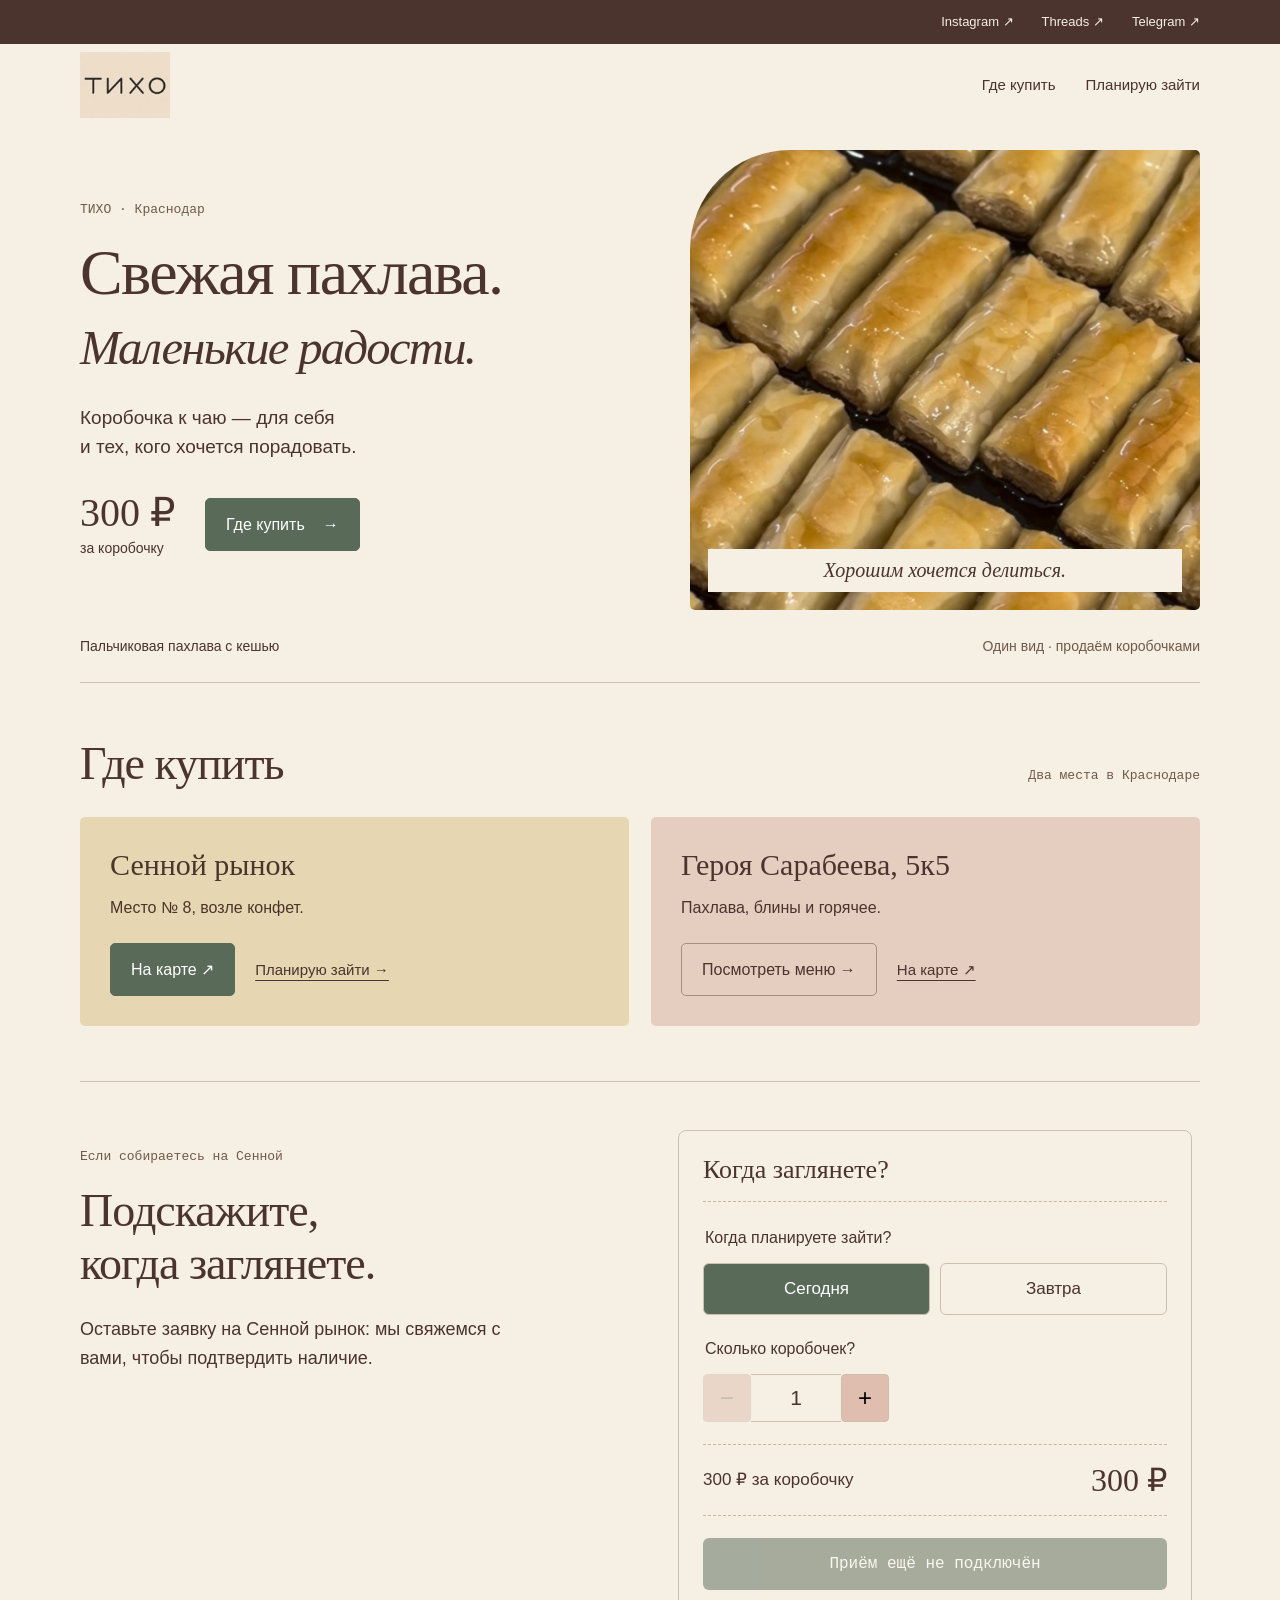
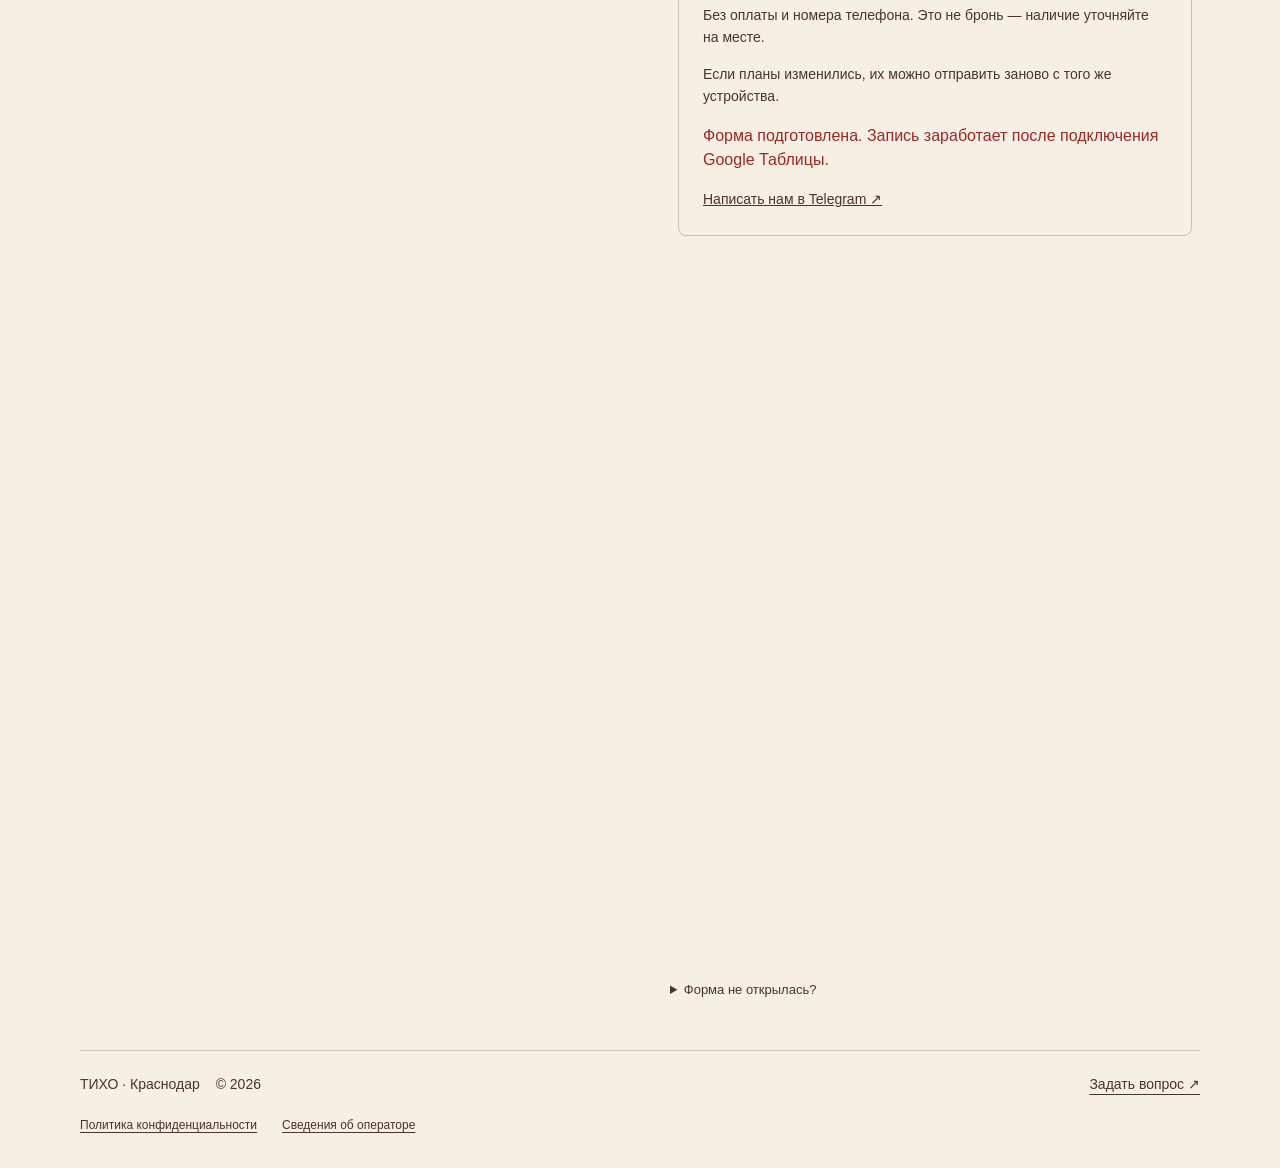
==== commit 5ee241f4: "Обновить форму заявок на самовывоз" ====
--- a/index.html
+++ b/index.html
@@ -8,7 +8,7 @@
   <meta name="description" content="Свежая пахлава — 300 ₽ за коробочку. Для себя и близких. ТИХО в Краснодаре: Сенной рынок, место № 8, и Героя Сарабеева, 5к5.">
   <link rel="icon" href="images/tiho-icon.png" type="image/png">
   <link rel="apple-touch-icon" href="images/tiho-icon.png">
-  <link rel="stylesheet" href="baklava.css?v=20261027">
+  <link rel="stylesheet" href="baklava.css?v=20261102">
 </head>
 <body>
   <div class="social-strip"><nav class="shell social-links" aria-label="Социальные сети ТИХО"><a href="https://www.instagram.com/tiho.krasnodar/" target="_blank" rel="noopener">Instagram ↗</a><a href="https://www.threads.com/@tiho.krasnodar" target="_blank" rel="noopener">Threads ↗</a><a href="https://t.me/tiho_krd" target="_blank" rel="noopener">Telegram ↗</a></nav></div>
@@ -17,9 +17,9 @@
     <section class="hero shell" aria-labelledby="hero-title"><div class="hero-copy"><p class="eyebrow">ТИХО · Краснодар</p><h1 id="hero-title">Свежая пахлава.<br><em>Маленькие радости.</em></h1><p class="lead">Коробочка к чаю — для себя<br>и тех, кого хочется порадовать.</p><div class="hero-purchase"><div class="price"><strong>300 ₽</strong><span>за коробочку</span></div><a class="button" href="#location">Где купить <span aria-hidden="true">→</span></a></div></div><figure><img src="images/baklava-main.jpg" width="634" height="1100" alt="Свежая пальчиковая пахлава ТИХО" fetchpriority="high" decoding="async"><figcaption>Хорошим хочется делиться.</figcaption></figure></section>
     <div class="product-note shell" id="product"><span>Пальчиковая пахлава с кешью</span><span>Один вид · продаём коробочками</span></div>
     <section class="location shell" id="location" aria-labelledby="location-title"><div class="section-heading"><p class="eyebrow">Два места в Краснодаре</p><h2 id="location-title">Где купить</h2></div><div class="places"><article class="place place-market"><div><h3>Сенной рынок</h3><p>Место № 8, возле конфет.</p></div><div class="place-actions"><a class="button" href="https://yandex.ru/maps/?text=Сенной%20рынок%20Краснодар" target="_blank" rel="noopener">На карте ↗</a><a class="text-link" href="#preorder">Планирую зайти →</a></div></article><article class="place place-cafe"><div><h3>Героя Сарабеева, 5к5</h3><p>Пахлава, блины и горячее.</p></div><div class="place-actions"><a class="button button-secondary" href="sarabeeva.html">Посмотреть меню →</a><a class="text-link" href="https://yandex.ru/maps/35/krasnodar/house/ulitsa_im_geroya_sarabeyeva_v_i_5k5/Z0AYdgRhT0UGQFpvfXx0dX1lbA==/" target="_blank" rel="noopener">На карте ↗</a></div></article></div></section>
-    <section class="order shell" id="preorder" aria-labelledby="plan-title"><div class="order-intro"><p class="eyebrow">Если собираетесь на Сенной</p><h2 id="plan-title">Подскажите,<br>когда заглянете.</h2><p>День и количество коробочек помогут нам понять, сколько пахлавы привезти. Без имени и телефона.</p><p class="small connection-note" id="plan-connection">Сейчас запись недоступна. Можно написать нам в <a href="https://t.me/danyanovich" target="_blank" rel="noopener">Telegram</a>.</p></div><div class="plan-embed"><iframe id="plan-frame" title="Когда вы планируете зайти за пахлавой на Сенной рынок" src="integrations/google-sheets/Form.html" loading="lazy" referrerpolicy="no-referrer"></iframe><details class="form-help"><summary>Форма не открылась?</summary><a id="plan-direct" href="https://t.me/danyanovich" target="_blank" rel="noopener">Открыть отдельно ↗</a> · <a href="https://t.me/danyanovich" target="_blank" rel="noopener">Написать нам</a></details></div></section>
+    <section class="order shell" id="preorder" aria-labelledby="plan-title"><div class="order-intro"><p class="eyebrow">Если собираетесь на Сенной</p><h2 id="plan-title">Подскажите,<br>когда заглянете.</h2><p>Оставьте заявку на Сенной рынок: мы свяжемся с вами, чтобы подтвердить наличие.</p><p class="small connection-note" id="plan-connection">Сейчас запись недоступна. Можно написать нам в <a href="https://t.me/danyanovich" target="_blank" rel="noopener">Telegram</a>.</p></div><div class="plan-embed"><iframe id="plan-frame" title="Когда вы планируете зайти за пахлавой на Сенной рынок" src="integrations/google-sheets/Form.html" loading="lazy" referrerpolicy="no-referrer"></iframe><details class="form-help"><summary>Форма не открылась?</summary><a id="plan-direct" href="https://t.me/danyanovich" target="_blank" rel="noopener">Открыть отдельно ↗</a> · <a href="https://t.me/danyanovich" target="_blank" rel="noopener">Написать нам</a></details></div></section>
   </main>
-  <footer class="shell"><div class="footer-main"><p>ТИХО · Краснодар <span class="small">© 2026</span></p><a href="https://t.me/danyanovich" target="_blank" rel="noopener">Задать вопрос ↗</a></div><div class="footer-legal"><button data-legal="privacy">Политика конфиденциальности</button><button data-legal="operator">Сведения об операторе — уточняются</button></div></footer>
+  <footer class="shell"><div class="footer-main"><p>ТИХО · Краснодар <span class="small">© 2026</span></p><a href="https://t.me/danyanovich" target="_blank" rel="noopener">Задать вопрос ↗</a></div><div class="footer-legal"><button data-legal="privacy">Политика конфиденциальности</button><button data-legal="operator">Сведения об операторе</button></div></footer>
   <dialog id="legal-dialog" aria-labelledby="legal-title"><button id="close-legal" aria-label="Закрыть">×</button><h2 id="legal-title"></h2><p id="legal-text"></p></dialog>
-  <script src="site-config.js?v=20261027"></script><script src="baklava.js?v=20261027" defer></script>
+  <script src="site-config.js?v=20261027"></script><script src="baklava.js?v=20261102" defer></script>
 </body></html>
--- a/baklava.css
+++ b/baklava.css
@@ -2,3 +2,5 @@
 @media(max-width:760px){body{font-size:17px}.shell,.topbar{width:calc(100% - 32px)}.social-links{justify-content:space-between;gap:14px}.social-links a{font-size:13px}.topbar{padding:4px 0}.brand img{width:76px;height:58px}.topbar nav{gap:18px}.topbar nav a{font-size:13px}.hero{grid-template-columns:1fr;gap:18px;padding-top:12px}.hero-copy{padding:10px 0 0}h1{font-size:clamp(39px,10.5vw,60px);letter-spacing:-1px;margin-bottom:18px}.hero .eyebrow{font-size:12px;margin-bottom:12px}.lead{font-size:17px;margin-bottom:22px}.hero-purchase{justify-content:space-between;gap:20px}.price strong{font-size:36px}.hero figure img{height:240px;border-radius:60px 4px 4px 4px}.hero figcaption{bottom:12px;left:12px;right:12px;padding:8px;font-size:18px}.product-note{flex-direction:column;gap:2px;padding:18px 0;font-size:13px}.location{padding-top:34px;padding-bottom:34px}.section-heading{display:block}.section-heading .eyebrow{font-size:12px;margin-bottom:8px}h2{font-size:35px;margin-bottom:20px}.section-heading h2{margin-bottom:20px}.places{grid-template-columns:1fr;gap:14px}.place{padding:22px;gap:18px}.place-mark{position:absolute;right:20px;top:20px;font-size:28px}.place h3{font-size:27px;max-width:320px}.place-cafe h3{max-width:300px}.place p{font-size:15px}.place-actions{gap:18px}.place .button{font-size:14px;padding:12px 15px;min-height:46px}.place .text-link{font-size:14px}.order{grid-template-columns:1fr;gap:15px;padding:28px 0 20px}.order-intro{padding:0}.order-intro .eyebrow{margin-bottom:10px}.order-intro h2{font-size:34px;margin-bottom:16px}.order-intro p:not(.eyebrow){font-size:16px;margin-bottom:0}.plan-embed iframe{height:690px}.footer-main{align-items:flex-start;font-size:13px}.footer-main .small{display:block;margin:0;font-size:12px}.footer-legal{gap:0 20px}.footer-legal button{font-size:11px}dialog{padding:22px}}
 @media(max-width:360px){.topbar nav{gap:12px}.topbar nav a{font-size:12px}.hero-purchase{gap:12px}.hero-purchase .button{font-size:14px;padding:12px 16px}.place-actions{gap:12px}.plan-embed iframe{height:740px}}
 @media(prefers-reduced-motion:reduce){html{scroll-behavior:auto}*,*::before,*::after{transition:none!important;animation:none!important}}
+
+.plan-embed iframe{height:1450px!important}
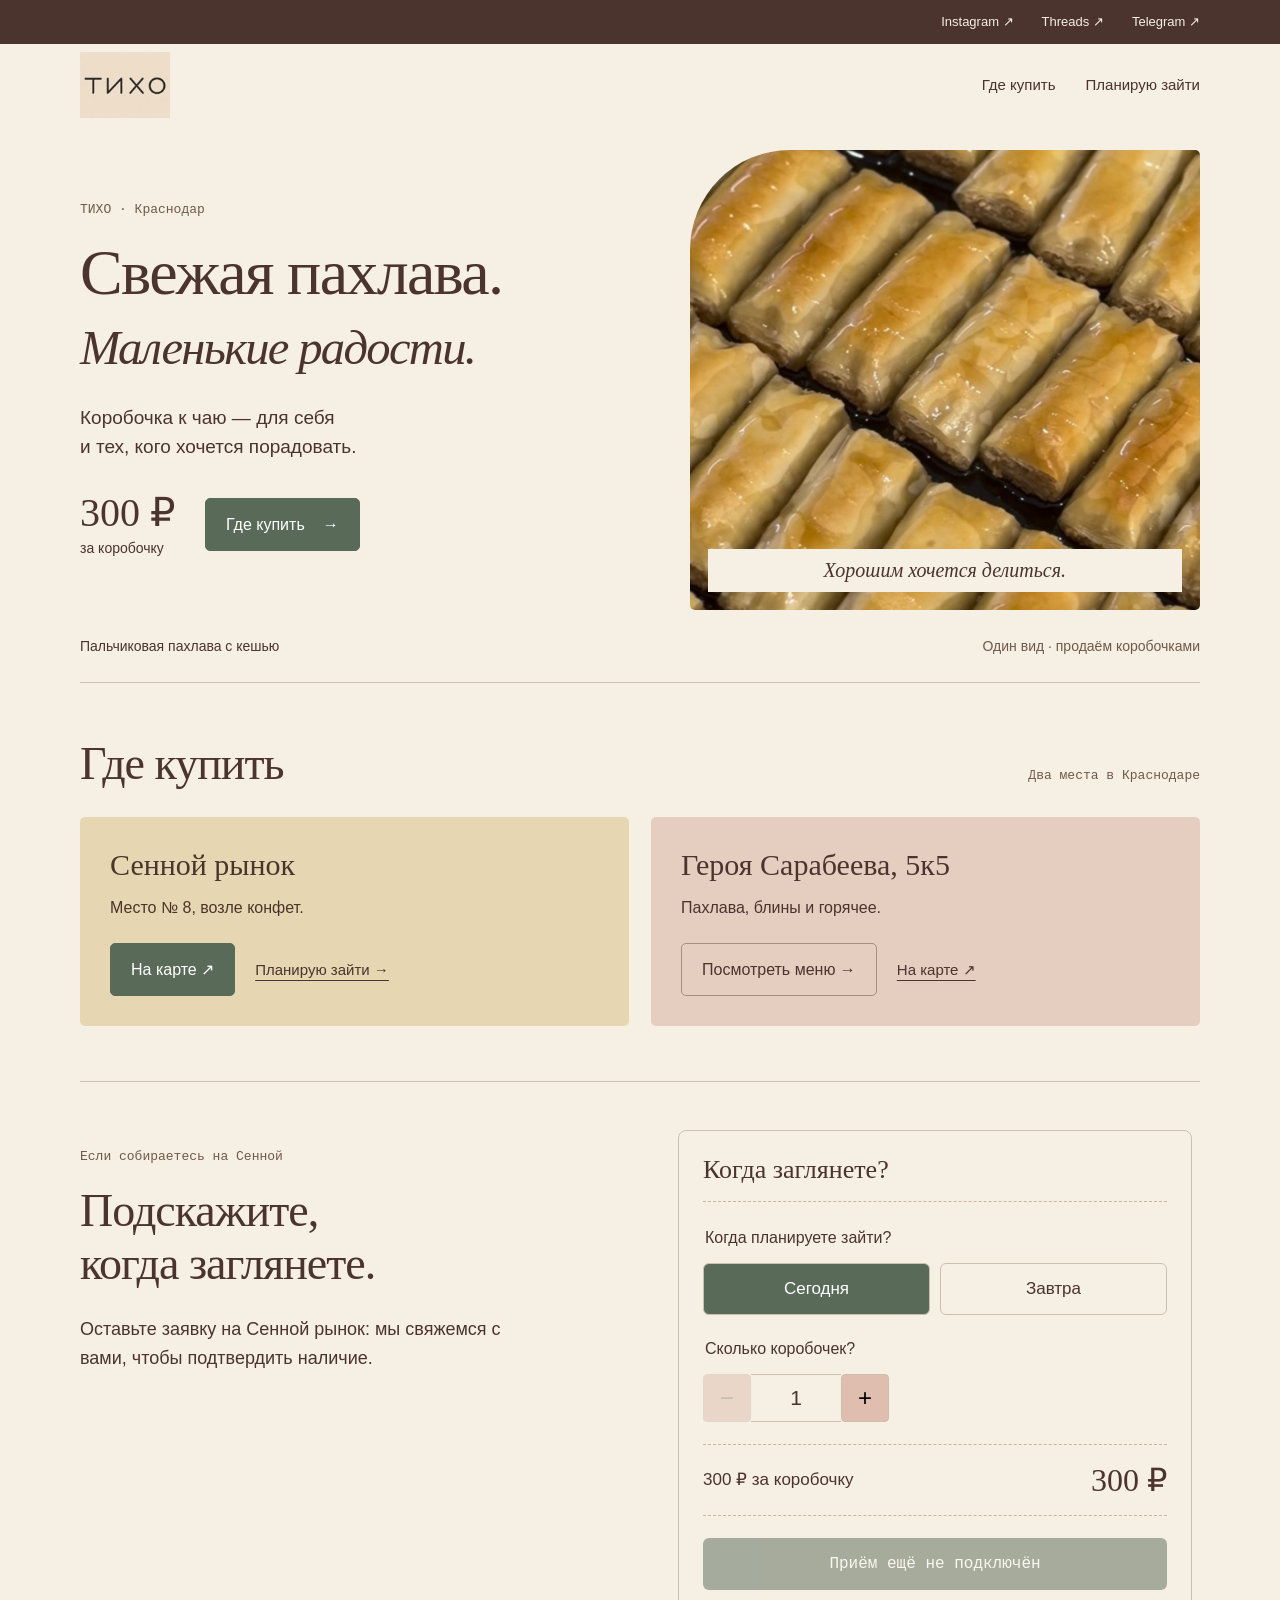
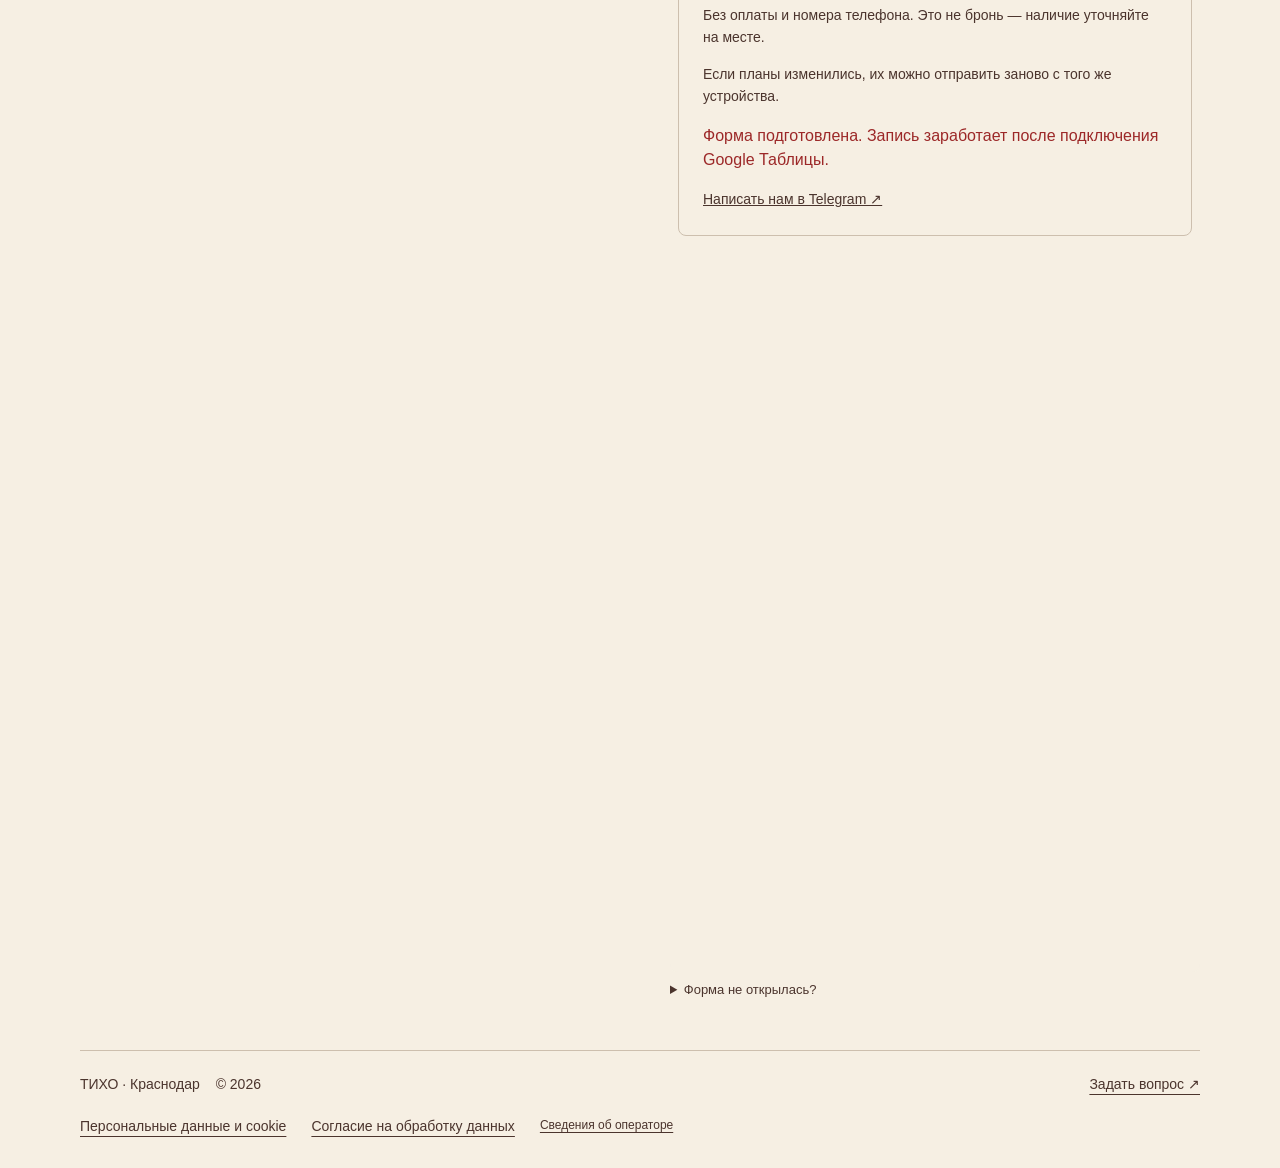
==== commit 0fe64f7b: "Добавить сведения о персональных данных" ====
--- a/index.html
+++ b/index.html
@@ -19,7 +19,7 @@
     <section class="location shell" id="location" aria-labelledby="location-title"><div class="section-heading"><p class="eyebrow">Два места в Краснодаре</p><h2 id="location-title">Где купить</h2></div><div class="places"><article class="place place-market"><div><h3>Сенной рынок</h3><p>Место № 8, возле конфет.</p></div><div class="place-actions"><a class="button" href="https://yandex.ru/maps/?text=Сенной%20рынок%20Краснодар" target="_blank" rel="noopener">На карте ↗</a><a class="text-link" href="#preorder">Планирую зайти →</a></div></article><article class="place place-cafe"><div><h3>Героя Сарабеева, 5к5</h3><p>Пахлава, блины и горячее.</p></div><div class="place-actions"><a class="button button-secondary" href="sarabeeva.html">Посмотреть меню →</a><a class="text-link" href="https://yandex.ru/maps/35/krasnodar/house/ulitsa_im_geroya_sarabeyeva_v_i_5k5/Z0AYdgRhT0UGQFpvfXx0dX1lbA==/" target="_blank" rel="noopener">На карте ↗</a></div></article></div></section>
     <section class="order shell" id="preorder" aria-labelledby="plan-title"><div class="order-intro"><p class="eyebrow">Если собираетесь на Сенной</p><h2 id="plan-title">Подскажите,<br>когда заглянете.</h2><p>Оставьте заявку на Сенной рынок: мы свяжемся с вами, чтобы подтвердить наличие.</p><p class="small connection-note" id="plan-connection">Сейчас запись недоступна. Можно написать нам в <a href="https://t.me/danyanovich" target="_blank" rel="noopener">Telegram</a>.</p></div><div class="plan-embed"><iframe id="plan-frame" title="Когда вы планируете зайти за пахлавой на Сенной рынок" src="integrations/google-sheets/Form.html" loading="lazy" referrerpolicy="no-referrer"></iframe><details class="form-help"><summary>Форма не открылась?</summary><a id="plan-direct" href="https://t.me/danyanovich" target="_blank" rel="noopener">Открыть отдельно ↗</a> · <a href="https://t.me/danyanovich" target="_blank" rel="noopener">Написать нам</a></details></div></section>
   </main>
-  <footer class="shell"><div class="footer-main"><p>ТИХО · Краснодар <span class="small">© 2026</span></p><a href="https://t.me/danyanovich" target="_blank" rel="noopener">Задать вопрос ↗</a></div><div class="footer-legal"><button data-legal="privacy">Политика конфиденциальности</button><button data-legal="operator">Сведения об операторе</button></div></footer>
+  <footer class="shell"><div class="footer-main"><p>ТИХО · Краснодар <span class="small">© 2026</span></p><a href="https://t.me/danyanovich" target="_blank" rel="noopener">Задать вопрос ↗</a></div><div class="footer-legal"><a href="privacy.html">Персональные данные и cookie</a><a href="consent.html">Согласие на обработку данных</a><button data-legal="operator">Сведения об операторе</button></div></footer>
   <dialog id="legal-dialog" aria-labelledby="legal-title"><button id="close-legal" aria-label="Закрыть">×</button><h2 id="legal-title"></h2><p id="legal-text"></p></dialog>
   <script src="site-config.js?v=20261027"></script><script src="baklava.js?v=20261102" defer></script>
 </body></html>
--- a/baklava.css
+++ b/baklava.css
@@ -4,3 +4,5 @@
 @media(prefers-reduced-motion:reduce){html{scroll-behavior:auto}*,*::before,*::after{transition:none!important;animation:none!important}}
 
 .plan-embed iframe{height:1450px!important}
+
+.footer-legal a{display:inline-flex;align-items:center;min-height:44px;font-size:14px;text-align:left}
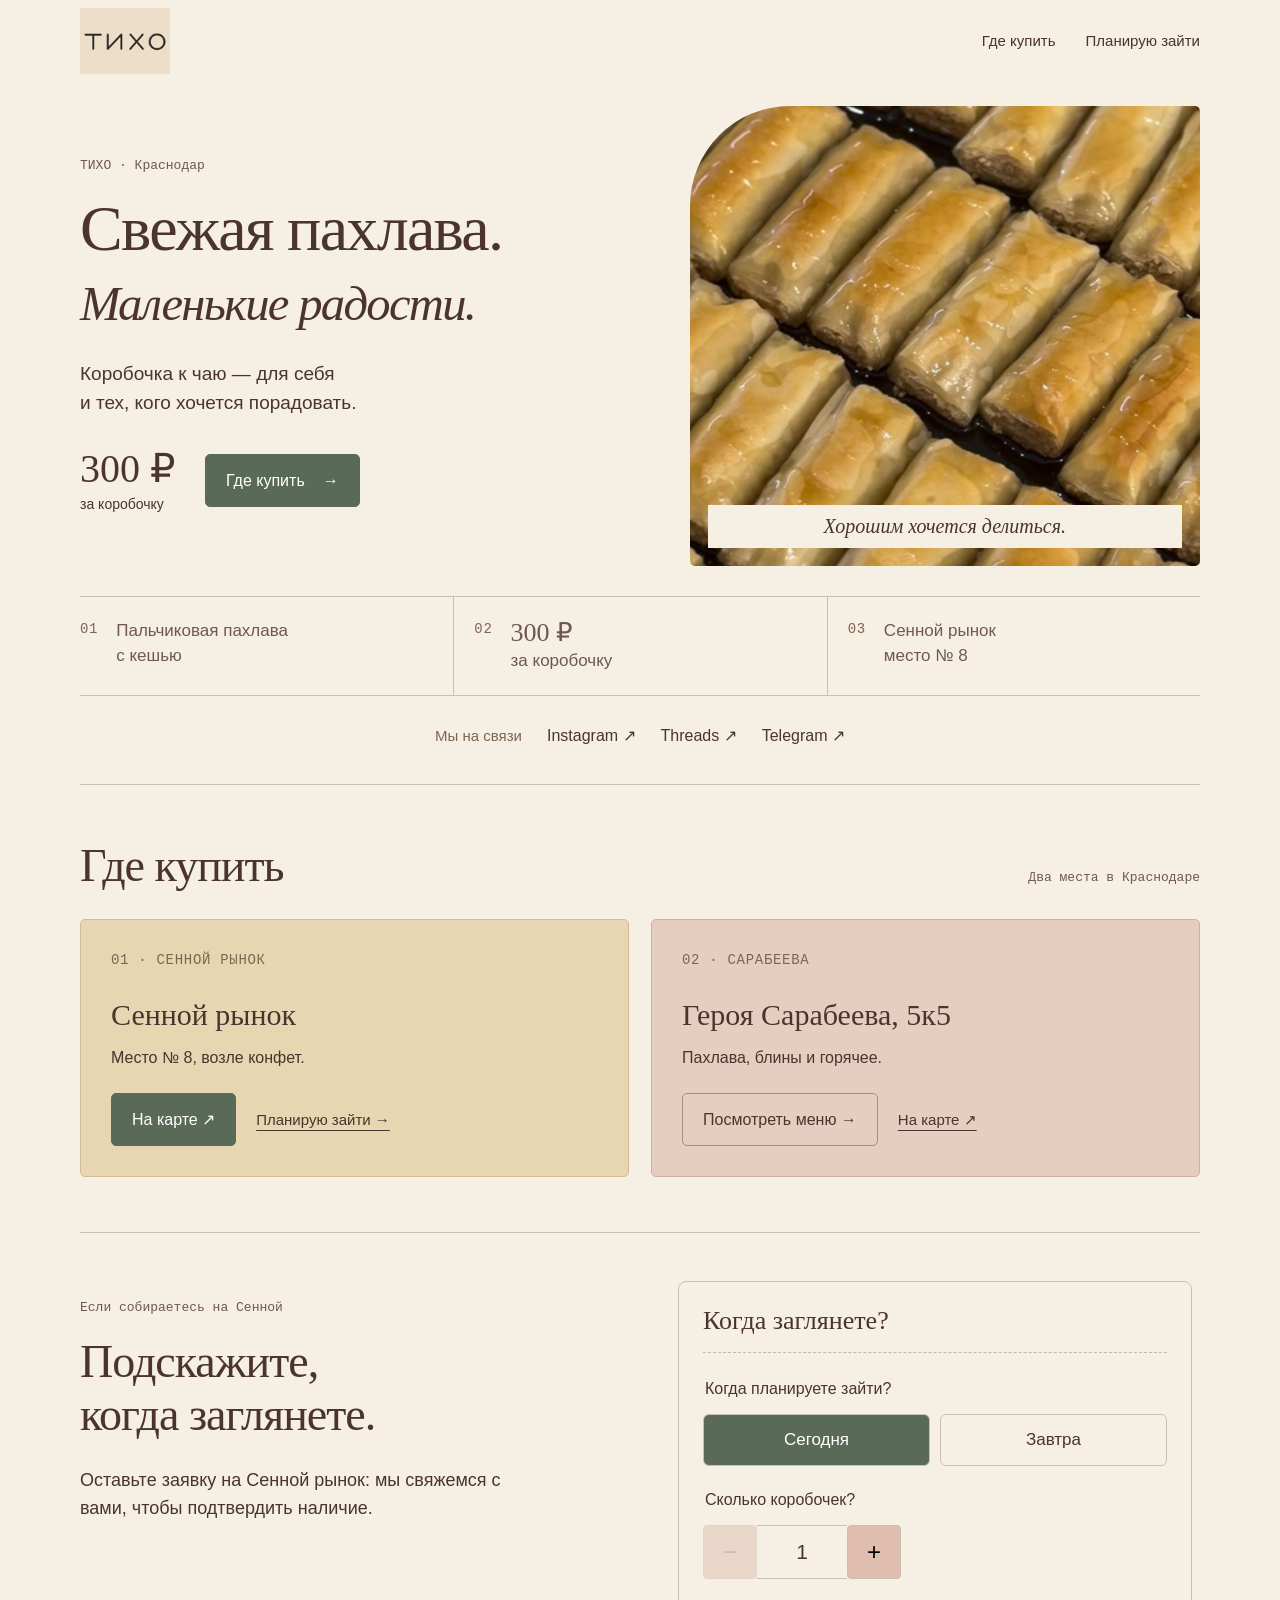
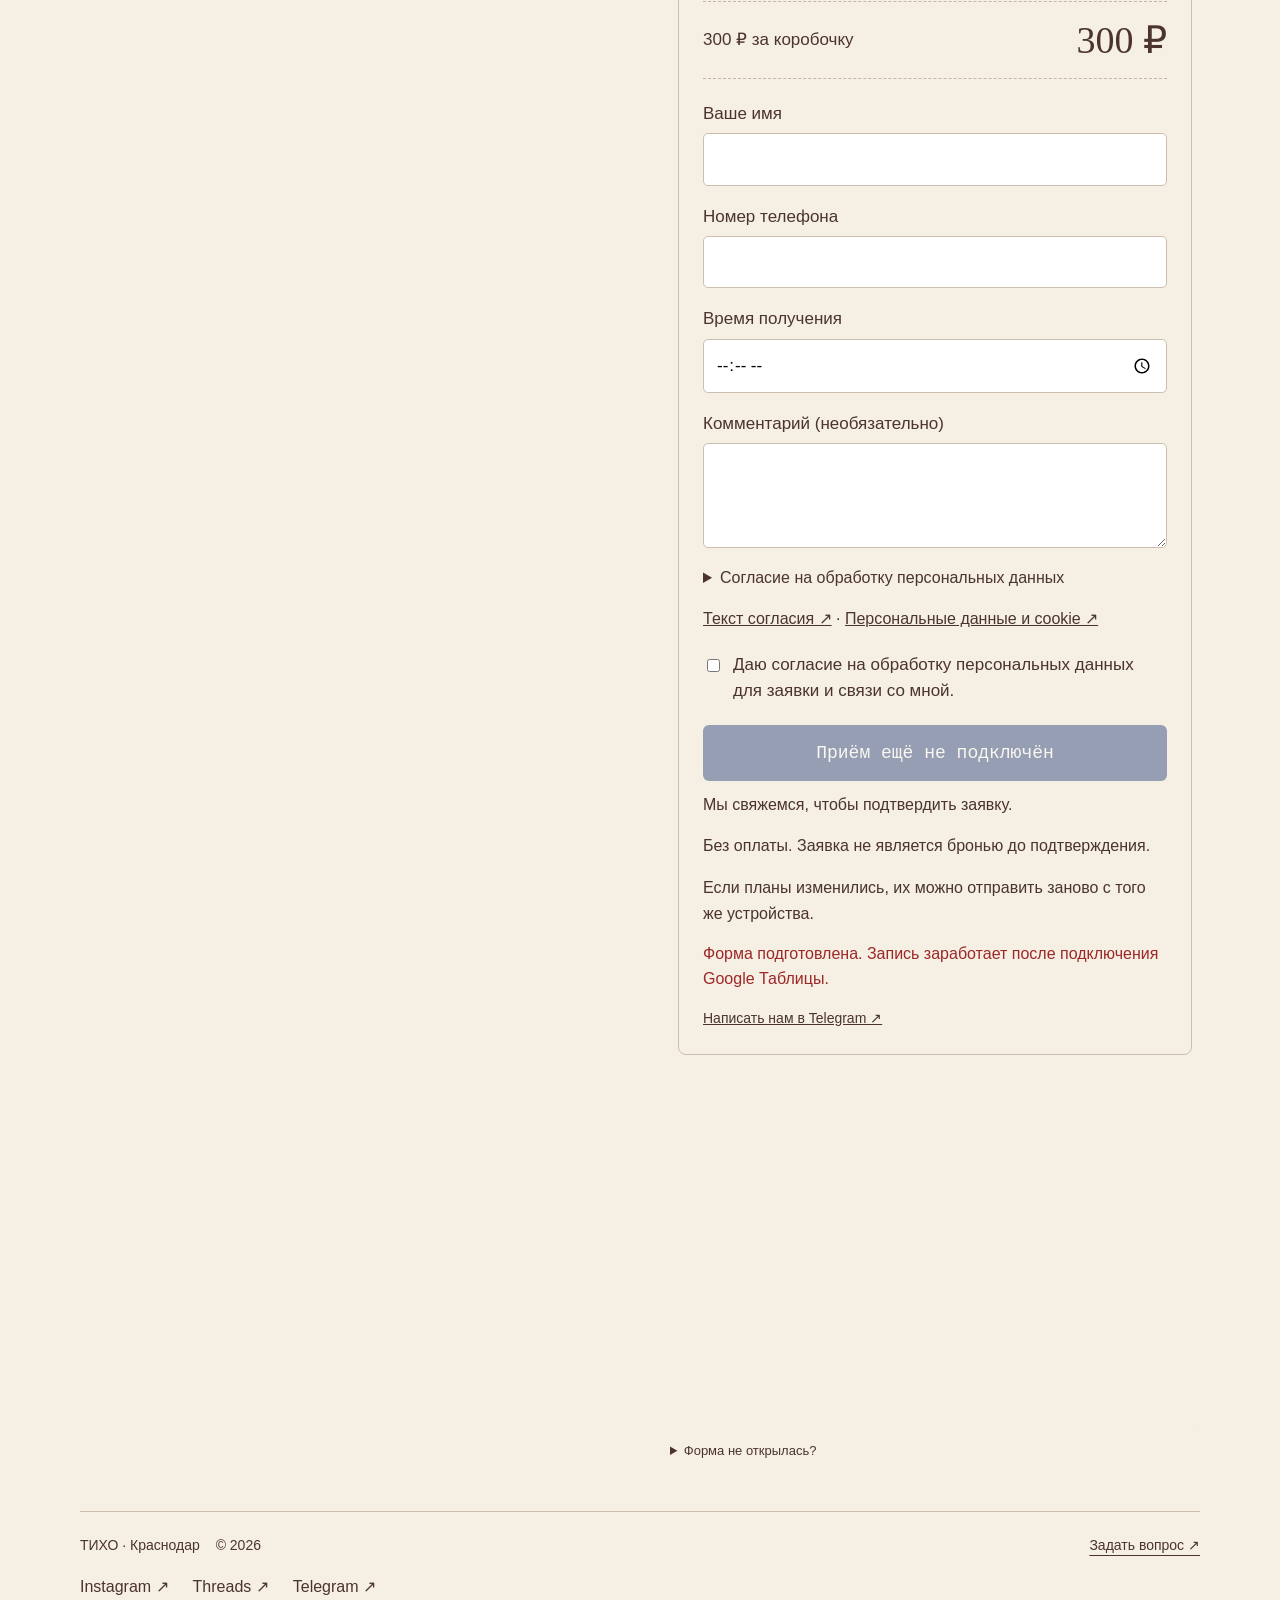
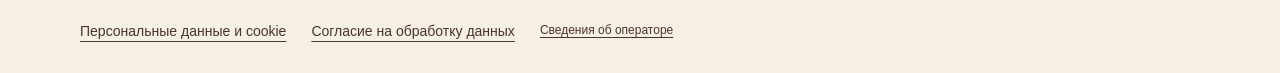
==== commit 8b00afd0: "Обновить оформление главной и формы" ====
--- a/index.html
+++ b/index.html
@@ -8,18 +8,18 @@
   <meta name="description" content="Свежая пахлава — 300 ₽ за коробочку. Для себя и близких. ТИХО в Краснодаре: Сенной рынок, место № 8, и Героя Сарабеева, 5к5.">
   <link rel="icon" href="images/tiho-icon.png" type="image/png">
   <link rel="apple-touch-icon" href="images/tiho-icon.png">
-  <link rel="stylesheet" href="baklava.css?v=20261102">
+  <link rel="stylesheet" href="baklava.css?v=20261102c">
 </head>
 <body>
-  <div class="social-strip"><nav class="shell social-links" aria-label="Социальные сети ТИХО"><a href="https://www.instagram.com/tiho.krasnodar/" target="_blank" rel="noopener">Instagram ↗</a><a href="https://www.threads.com/@tiho.krasnodar" target="_blank" rel="noopener">Threads ↗</a><a href="https://t.me/tiho_krd" target="_blank" rel="noopener">Telegram ↗</a></nav></div>
+
   <header class="topbar"><a class="brand" href="#top" aria-label="ТИХО — на главную"><img src="images/tiho-icon.png" width="90" height="66" alt="ТИХО"></a><nav aria-label="Основная навигация"><a href="#location">Где купить</a><a href="#preorder">Планирую зайти</a></nav></header>
   <main id="top">
     <section class="hero shell" aria-labelledby="hero-title"><div class="hero-copy"><p class="eyebrow">ТИХО · Краснодар</p><h1 id="hero-title">Свежая пахлава.<br><em>Маленькие радости.</em></h1><p class="lead">Коробочка к чаю — для себя<br>и тех, кого хочется порадовать.</p><div class="hero-purchase"><div class="price"><strong>300 ₽</strong><span>за коробочку</span></div><a class="button" href="#location">Где купить <span aria-hidden="true">→</span></a></div></div><figure><img src="images/baklava-main.jpg" width="634" height="1100" alt="Свежая пальчиковая пахлава ТИХО" fetchpriority="high" decoding="async"><figcaption>Хорошим хочется делиться.</figcaption></figure></section>
-    <div class="product-note shell" id="product"><span>Пальчиковая пахлава с кешью</span><span>Один вид · продаём коробочками</span></div>
-    <section class="location shell" id="location" aria-labelledby="location-title"><div class="section-heading"><p class="eyebrow">Два места в Краснодаре</p><h2 id="location-title">Где купить</h2></div><div class="places"><article class="place place-market"><div><h3>Сенной рынок</h3><p>Место № 8, возле конфет.</p></div><div class="place-actions"><a class="button" href="https://yandex.ru/maps/?text=Сенной%20рынок%20Краснодар" target="_blank" rel="noopener">На карте ↗</a><a class="text-link" href="#preorder">Планирую зайти →</a></div></article><article class="place place-cafe"><div><h3>Героя Сарабеева, 5к5</h3><p>Пахлава, блины и горячее.</p></div><div class="place-actions"><a class="button button-secondary" href="sarabeeva.html">Посмотреть меню →</a><a class="text-link" href="https://yandex.ru/maps/35/krasnodar/house/ulitsa_im_geroya_sarabeyeva_v_i_5k5/Z0AYdgRhT0UGQFpvfXx0dX1lbA==/" target="_blank" rel="noopener">На карте ↗</a></div></article></div></section>
+    <section class="product-note shell" id="product" aria-label="О пахлаве"><div class="product-facts"><div class="fact"><span class="fact-number">01</span><span>Пальчиковая пахлава <br>с кешью</span></div><div class="fact"><span class="fact-number">02</span><span><strong>300 ₽</strong><br>за коробочку</span></div><div class="fact"><span class="fact-number">03</span><span>Сенной рынок<br>место № 8</span></div></div><nav class="social-links" aria-label="Социальные сети ТИХО"><span>Мы на связи</span><a href="https://www.instagram.com/tiho.krasnodar/" target="_blank" rel="noopener">Instagram ↗</a><a href="https://www.threads.com/@tiho.krasnodar" target="_blank" rel="noopener">Threads ↗</a><a href="https://t.me/tiho_krd" target="_blank" rel="noopener">Telegram ↗</a></nav></section>
+    <section class="location shell" id="location" aria-labelledby="location-title"><div class="section-heading"><p class="eyebrow">Два места в Краснодаре</p><h2 id="location-title">Где купить</h2></div><div class="places"><article class="place place-market"><span class="place-label">01 · СЕННОЙ РЫНОК</span><div><h3>Сенной рынок</h3><p>Место № 8, возле конфет.</p></div><div class="place-actions"><a class="button" href="https://yandex.ru/maps/?text=Сенной%20рынок%20Краснодар" target="_blank" rel="noopener">На карте ↗</a><a class="text-link" href="#preorder">Планирую зайти →</a></div></article><article class="place place-cafe"><span class="place-label">02 · САРАБЕЕВА</span><div><h3>Героя Сарабеева, 5к5</h3><p>Пахлава, блины и горячее.</p></div><div class="place-actions"><a class="button button-secondary" href="sarabeeva.html">Посмотреть меню →</a><a class="text-link" href="https://yandex.ru/maps/35/krasnodar/house/ulitsa_im_geroya_sarabeyeva_v_i_5k5/Z0AYdgRhT0UGQFpvfXx0dX1lbA==/" target="_blank" rel="noopener">На карте ↗</a></div></article></div></section>
     <section class="order shell" id="preorder" aria-labelledby="plan-title"><div class="order-intro"><p class="eyebrow">Если собираетесь на Сенной</p><h2 id="plan-title">Подскажите,<br>когда заглянете.</h2><p>Оставьте заявку на Сенной рынок: мы свяжемся с вами, чтобы подтвердить наличие.</p><p class="small connection-note" id="plan-connection">Сейчас запись недоступна. Можно написать нам в <a href="https://t.me/danyanovich" target="_blank" rel="noopener">Telegram</a>.</p></div><div class="plan-embed"><iframe id="plan-frame" title="Когда вы планируете зайти за пахлавой на Сенной рынок" src="integrations/google-sheets/Form.html" loading="lazy" referrerpolicy="no-referrer"></iframe><details class="form-help"><summary>Форма не открылась?</summary><a id="plan-direct" href="https://t.me/danyanovich" target="_blank" rel="noopener">Открыть отдельно ↗</a> · <a href="https://t.me/danyanovich" target="_blank" rel="noopener">Написать нам</a></details></div></section>
   </main>
-  <footer class="shell"><div class="footer-main"><p>ТИХО · Краснодар <span class="small">© 2026</span></p><a href="https://t.me/danyanovich" target="_blank" rel="noopener">Задать вопрос ↗</a></div><div class="footer-legal"><a href="privacy.html">Персональные данные и cookie</a><a href="consent.html">Согласие на обработку данных</a><button data-legal="operator">Сведения об операторе</button></div></footer>
+  <footer class="shell"><div class="footer-main"><p>ТИХО · Краснодар <span class="small">© 2026</span></p><a href="https://t.me/danyanovich" target="_blank" rel="noopener">Задать вопрос ↗</a></div><nav class="footer-social" aria-label="Социальные сети"><a href="https://www.instagram.com/tiho.krasnodar/" target="_blank" rel="noopener">Instagram ↗</a><a href="https://www.threads.com/@tiho.krasnodar" target="_blank" rel="noopener">Threads ↗</a><a href="https://t.me/tiho_krd" target="_blank" rel="noopener">Telegram ↗</a></nav><div class="footer-legal"><a href="privacy.html">Персональные данные и cookie</a><a href="consent.html">Согласие на обработку данных</a><button data-legal="operator">Сведения об операторе</button></div></footer>
   <dialog id="legal-dialog" aria-labelledby="legal-title"><button id="close-legal" aria-label="Закрыть">×</button><h2 id="legal-title"></h2><p id="legal-text"></p></dialog>
   <script src="site-config.js?v=20261027"></script><script src="baklava.js?v=20261102" defer></script>
 </body></html>
--- a/baklava.css
+++ b/baklava.css
@@ -6,3 +6,6 @@
 .plan-embed iframe{height:1450px!important}
 
 .footer-legal a{display:inline-flex;align-items:center;min-height:44px;font-size:14px;text-align:left}
+
+/* Небольшие этикетки и спокойная навигация */
+.product-note{display:block;padding:30px 0 26px}.product-facts{display:grid;grid-template-columns:repeat(3,1fr);border-block:1px solid var(--line)}.fact{display:flex;align-items:flex-start;gap:18px;padding:22px 20px;font-size:17px;line-height:1.45}.fact+.fact{border-left:1px solid var(--line)}.fact:first-child{padding-left:0}.fact-number,.place-label{font:14px/1.5 'Courier New',monospace;letter-spacing:.05em;color:#806452}.fact strong{font:26px/1.1 Georgia,serif}.social-links{display:flex;align-items:center;justify-content:center;flex-wrap:wrap;gap:12px 25px;margin-top:18px}.social-links span{color:#806452;font-size:15px}.social-links a,.footer-social a{display:inline-flex;align-items:center;min-height:44px;font-size:16px;text-decoration:none}.social-links a:hover,.footer-social a:hover{text-decoration:underline}.place-label{display:block;margin-bottom:4px}.place-market{border:1px solid #d3bc93}.place-cafe{border:1px solid #d0ae9f}.footer-social{display:flex;gap:24px;flex-wrap:wrap}.plan-embed iframe{height:1760px!important}@media(max-width:760px){.product-note{padding:20px 0}.product-facts{grid-template-columns:1fr}.fact,.fact:first-child{padding:14px 0;align-items:center}.fact br{display:none}.fact+.fact{border-left:0;border-top:1px solid var(--line)}.fact-number{min-width:30px}.social-links{justify-content:flex-start;gap:0 20px;margin-top:12px}.social-links span{width:100%}.social-links a,.footer-social a{font-size:15px}.plan-embed iframe{height:1900px!important}}
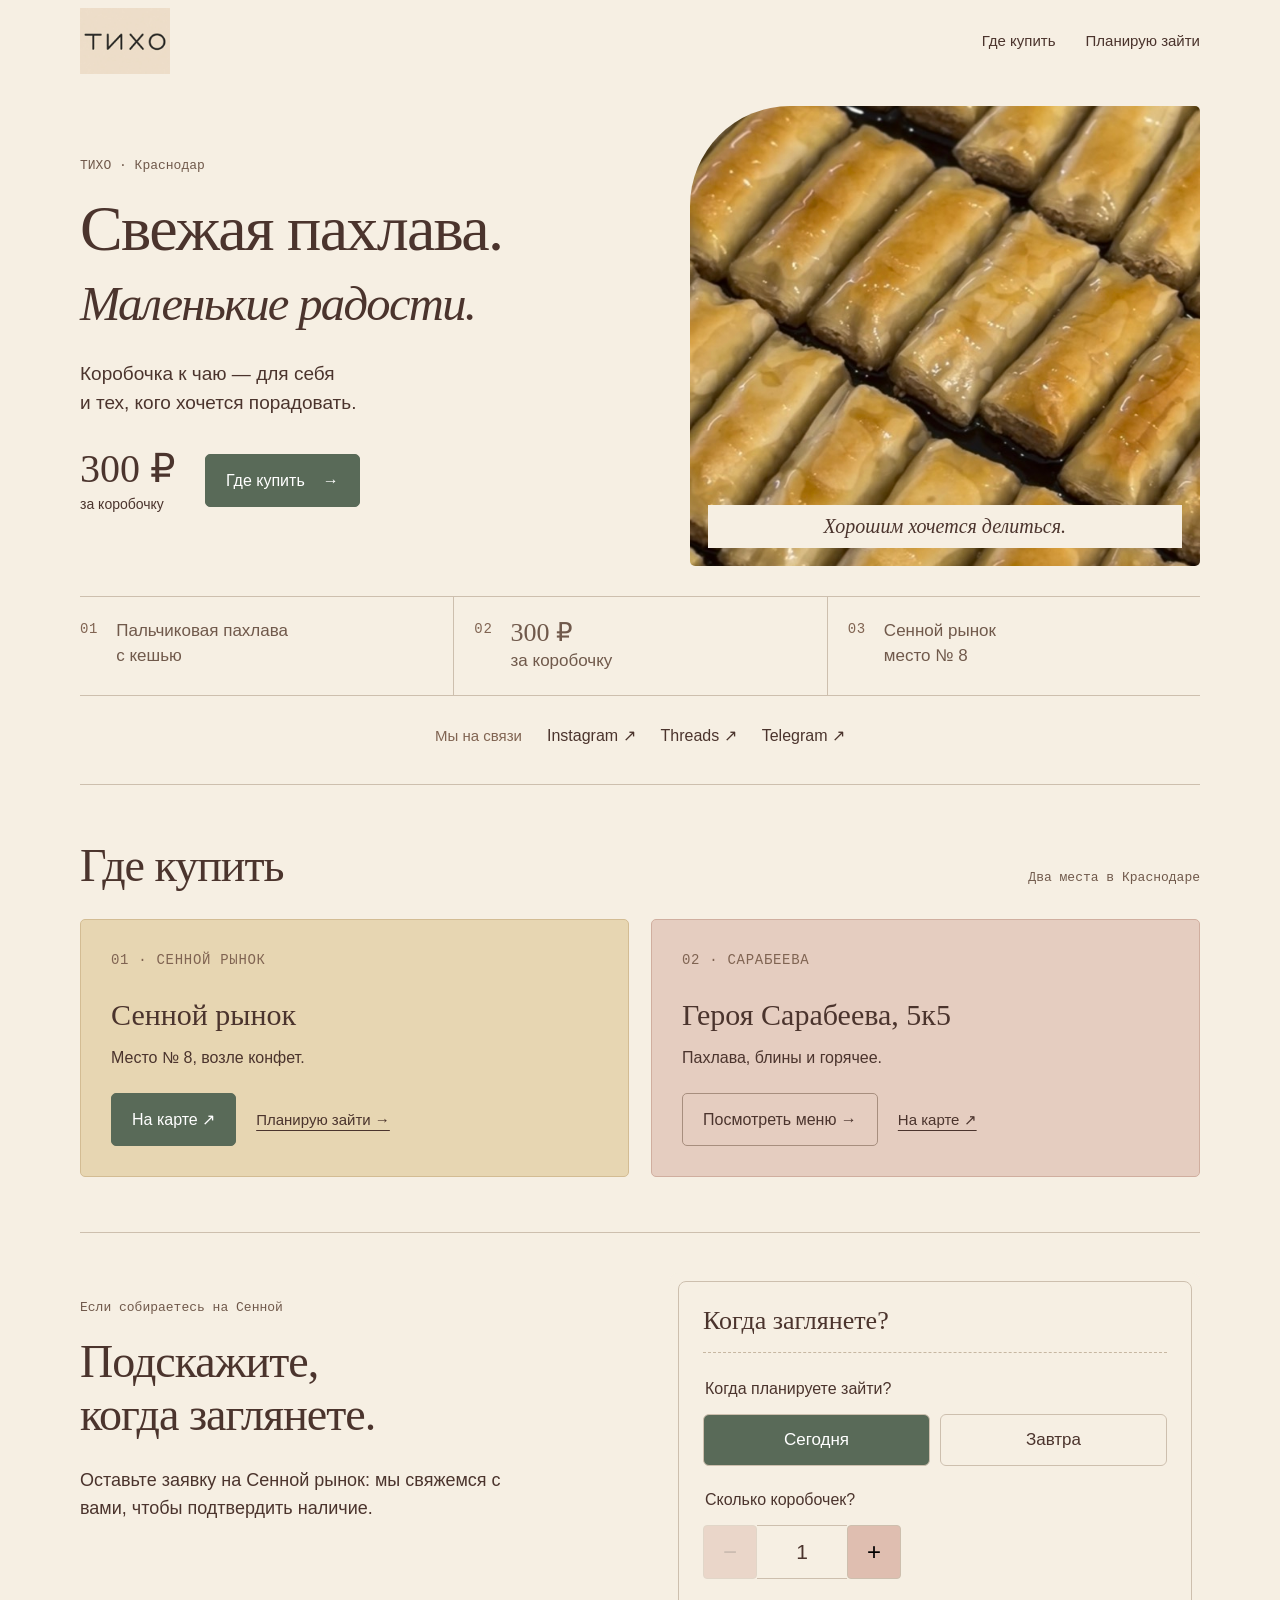
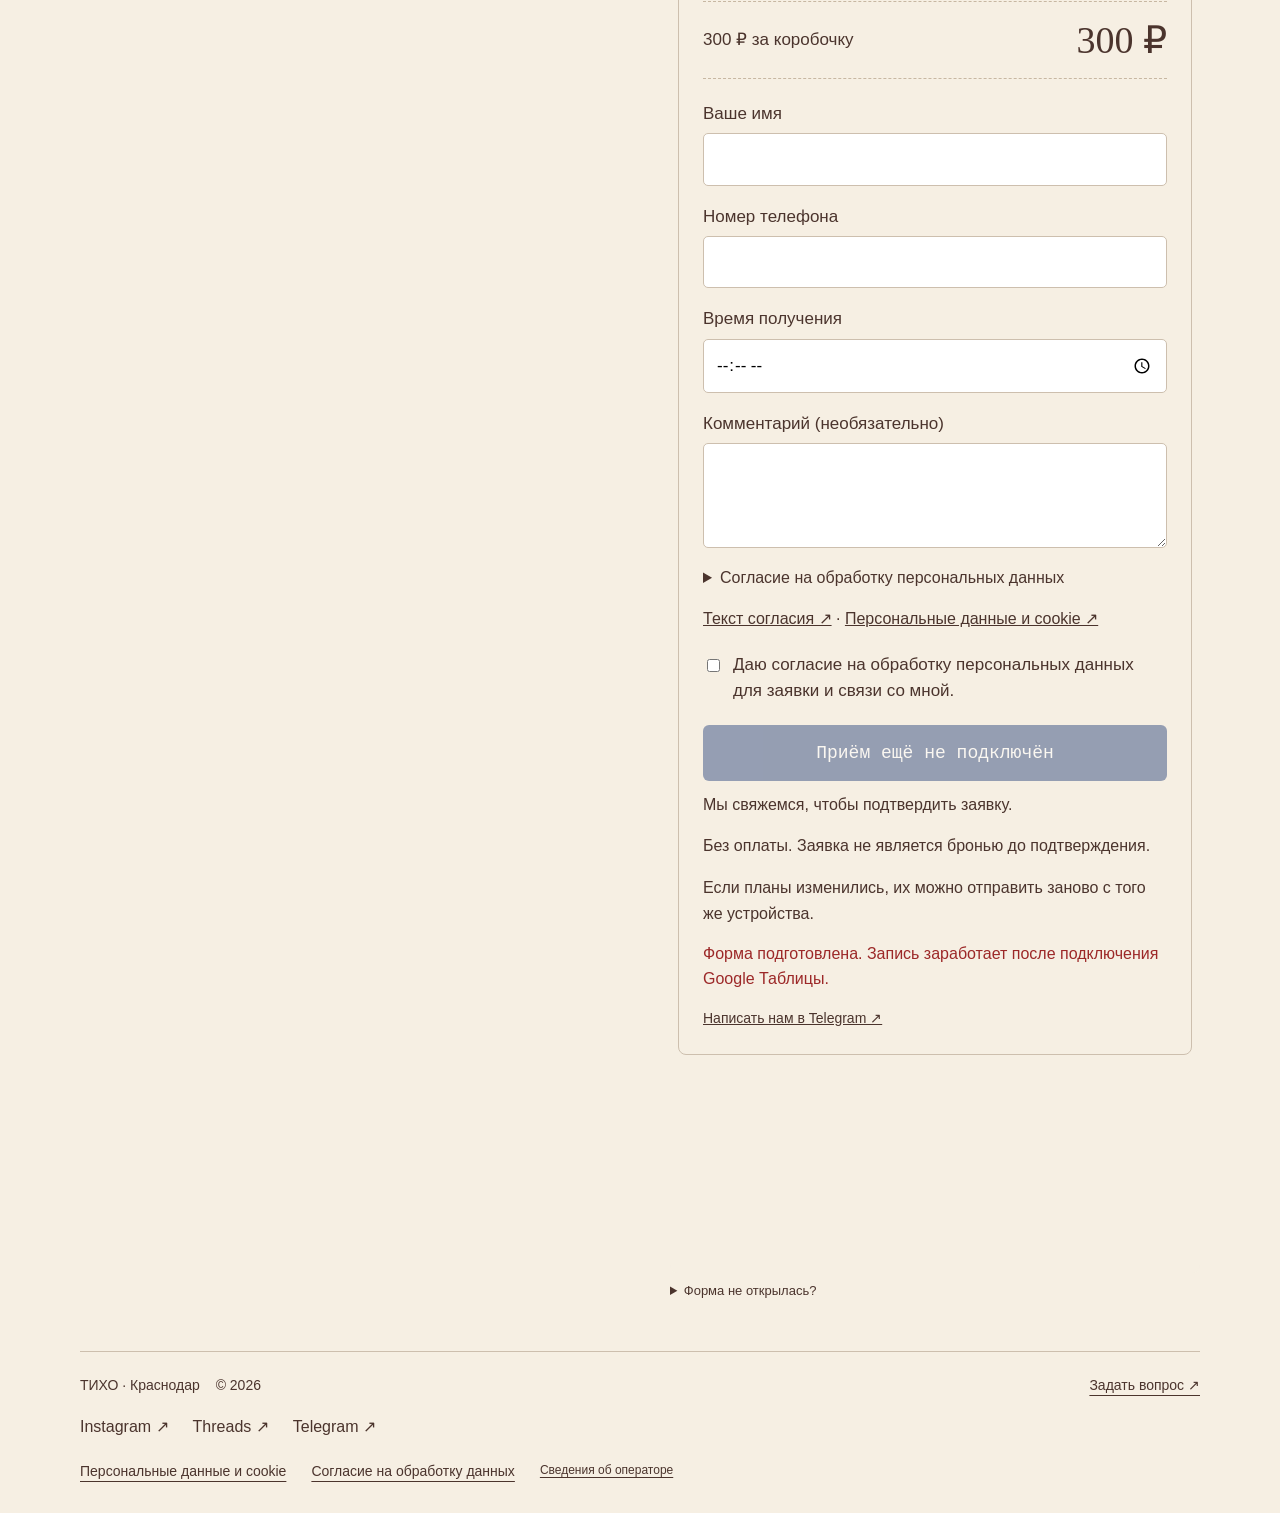
==== commit 9577774b: "Уточнить высоту формы" ====
--- a/index.html
+++ b/index.html
@@ -8,14 +8,14 @@
   <meta name="description" content="Свежая пахлава — 300 ₽ за коробочку. Для себя и близких. ТИХО в Краснодаре: Сенной рынок, место № 8, и Героя Сарабеева, 5к5.">
   <link rel="icon" href="images/tiho-icon.png" type="image/png">
   <link rel="apple-touch-icon" href="images/tiho-icon.png">
-  <link rel="stylesheet" href="baklava.css?v=20261102c">
+  <link rel="stylesheet" href="baklava.css?v=20261102e">
 </head>
 <body>
 
   <header class="topbar"><a class="brand" href="#top" aria-label="ТИХО — на главную"><img src="images/tiho-icon.png" width="90" height="66" alt="ТИХО"></a><nav aria-label="Основная навигация"><a href="#location">Где купить</a><a href="#preorder">Планирую зайти</a></nav></header>
   <main id="top">
     <section class="hero shell" aria-labelledby="hero-title"><div class="hero-copy"><p class="eyebrow">ТИХО · Краснодар</p><h1 id="hero-title">Свежая пахлава.<br><em>Маленькие радости.</em></h1><p class="lead">Коробочка к чаю — для себя<br>и тех, кого хочется порадовать.</p><div class="hero-purchase"><div class="price"><strong>300 ₽</strong><span>за коробочку</span></div><a class="button" href="#location">Где купить <span aria-hidden="true">→</span></a></div></div><figure><img src="images/baklava-main.jpg" width="634" height="1100" alt="Свежая пальчиковая пахлава ТИХО" fetchpriority="high" decoding="async"><figcaption>Хорошим хочется делиться.</figcaption></figure></section>
-    <section class="product-note shell" id="product" aria-label="О пахлаве"><div class="product-facts"><div class="fact"><span class="fact-number">01</span><span>Пальчиковая пахлава <br>с кешью</span></div><div class="fact"><span class="fact-number">02</span><span><strong>300 ₽</strong><br>за коробочку</span></div><div class="fact"><span class="fact-number">03</span><span>Сенной рынок<br>место № 8</span></div></div><nav class="social-links" aria-label="Социальные сети ТИХО"><span>Мы на связи</span><a href="https://www.instagram.com/tiho.krasnodar/" target="_blank" rel="noopener">Instagram ↗</a><a href="https://www.threads.com/@tiho.krasnodar" target="_blank" rel="noopener">Threads ↗</a><a href="https://t.me/tiho_krd" target="_blank" rel="noopener">Telegram ↗</a></nav></section>
+    <section class="product-note shell" id="product" aria-label="О пахлаве"><div class="product-facts"><div class="fact"><span class="fact-number">01</span><span>Пальчиковая пахлава <br> с кешью</span></div><div class="fact"><span class="fact-number">02</span><span><strong>300 ₽</strong><br> за коробочку</span></div><div class="fact"><span class="fact-number">03</span><span>Сенной рынок<br> место № 8</span></div></div><nav class="social-links" aria-label="Социальные сети ТИХО"><span>Мы на связи</span><a href="https://www.instagram.com/tiho.krasnodar/" target="_blank" rel="noopener">Instagram ↗</a><a href="https://www.threads.com/@tiho.krasnodar" target="_blank" rel="noopener">Threads ↗</a><a href="https://t.me/tiho_krd" target="_blank" rel="noopener">Telegram ↗</a></nav></section>
     <section class="location shell" id="location" aria-labelledby="location-title"><div class="section-heading"><p class="eyebrow">Два места в Краснодаре</p><h2 id="location-title">Где купить</h2></div><div class="places"><article class="place place-market"><span class="place-label">01 · СЕННОЙ РЫНОК</span><div><h3>Сенной рынок</h3><p>Место № 8, возле конфет.</p></div><div class="place-actions"><a class="button" href="https://yandex.ru/maps/?text=Сенной%20рынок%20Краснодар" target="_blank" rel="noopener">На карте ↗</a><a class="text-link" href="#preorder">Планирую зайти →</a></div></article><article class="place place-cafe"><span class="place-label">02 · САРАБЕЕВА</span><div><h3>Героя Сарабеева, 5к5</h3><p>Пахлава, блины и горячее.</p></div><div class="place-actions"><a class="button button-secondary" href="sarabeeva.html">Посмотреть меню →</a><a class="text-link" href="https://yandex.ru/maps/35/krasnodar/house/ulitsa_im_geroya_sarabeyeva_v_i_5k5/Z0AYdgRhT0UGQFpvfXx0dX1lbA==/" target="_blank" rel="noopener">На карте ↗</a></div></article></div></section>
     <section class="order shell" id="preorder" aria-labelledby="plan-title"><div class="order-intro"><p class="eyebrow">Если собираетесь на Сенной</p><h2 id="plan-title">Подскажите,<br>когда заглянете.</h2><p>Оставьте заявку на Сенной рынок: мы свяжемся с вами, чтобы подтвердить наличие.</p><p class="small connection-note" id="plan-connection">Сейчас запись недоступна. Можно написать нам в <a href="https://t.me/danyanovich" target="_blank" rel="noopener">Telegram</a>.</p></div><div class="plan-embed"><iframe id="plan-frame" title="Когда вы планируете зайти за пахлавой на Сенной рынок" src="integrations/google-sheets/Form.html" loading="lazy" referrerpolicy="no-referrer"></iframe><details class="form-help"><summary>Форма не открылась?</summary><a id="plan-direct" href="https://t.me/danyanovich" target="_blank" rel="noopener">Открыть отдельно ↗</a> · <a href="https://t.me/danyanovich" target="_blank" rel="noopener">Написать нам</a></details></div></section>
   </main>
--- a/baklava.css
+++ b/baklava.css
@@ -8,4 +8,4 @@
 .footer-legal a{display:inline-flex;align-items:center;min-height:44px;font-size:14px;text-align:left}
 
 /* Небольшие этикетки и спокойная навигация */
-.product-note{display:block;padding:30px 0 26px}.product-facts{display:grid;grid-template-columns:repeat(3,1fr);border-block:1px solid var(--line)}.fact{display:flex;align-items:flex-start;gap:18px;padding:22px 20px;font-size:17px;line-height:1.45}.fact+.fact{border-left:1px solid var(--line)}.fact:first-child{padding-left:0}.fact-number,.place-label{font:14px/1.5 'Courier New',monospace;letter-spacing:.05em;color:#806452}.fact strong{font:26px/1.1 Georgia,serif}.social-links{display:flex;align-items:center;justify-content:center;flex-wrap:wrap;gap:12px 25px;margin-top:18px}.social-links span{color:#806452;font-size:15px}.social-links a,.footer-social a{display:inline-flex;align-items:center;min-height:44px;font-size:16px;text-decoration:none}.social-links a:hover,.footer-social a:hover{text-decoration:underline}.place-label{display:block;margin-bottom:4px}.place-market{border:1px solid #d3bc93}.place-cafe{border:1px solid #d0ae9f}.footer-social{display:flex;gap:24px;flex-wrap:wrap}.plan-embed iframe{height:1760px!important}@media(max-width:760px){.product-note{padding:20px 0}.product-facts{grid-template-columns:1fr}.fact,.fact:first-child{padding:14px 0;align-items:center}.fact br{display:none}.fact+.fact{border-left:0;border-top:1px solid var(--line)}.fact-number{min-width:30px}.social-links{justify-content:flex-start;gap:0 20px;margin-top:12px}.social-links span{width:100%}.social-links a,.footer-social a{font-size:15px}.plan-embed iframe{height:1900px!important}}
+.product-note{display:block;padding:30px 0 26px}.product-facts{display:grid;grid-template-columns:repeat(3,1fr);border-block:1px solid var(--line)}.fact{display:flex;align-items:flex-start;gap:18px;padding:22px 20px;font-size:17px;line-height:1.45}.fact+.fact{border-left:1px solid var(--line)}.fact:first-child{padding-left:0}.fact-number,.place-label{font:14px/1.5 'Courier New',monospace;letter-spacing:.05em;color:#806452}.fact strong{font:26px/1.1 Georgia,serif}.social-links{display:flex;align-items:center;justify-content:center;flex-wrap:wrap;gap:12px 25px;margin-top:18px}.social-links span{color:#806452;font-size:15px}.social-links a,.footer-social a{display:inline-flex;align-items:center;min-height:44px;font-size:16px;text-decoration:none}.social-links a:hover,.footer-social a:hover{text-decoration:underline}.place-label{display:block;margin-bottom:4px}.place-market{border:1px solid #d3bc93}.place-cafe{border:1px solid #d0ae9f}.footer-social{display:flex;gap:24px;flex-wrap:wrap}.plan-embed iframe{height:1600px!important}@media(max-width:760px){.product-note{padding:20px 0}.product-facts{grid-template-columns:1fr}.fact,.fact:first-child{padding:14px 0;align-items:center}.fact br{display:none}.fact+.fact{border-left:0;border-top:1px solid var(--line)}.fact-number{min-width:30px}.social-links{justify-content:flex-start;gap:0 20px;margin-top:12px}.social-links span{width:100%}.social-links a,.footer-social a{font-size:15px}.plan-embed iframe{height:1700px!important}}
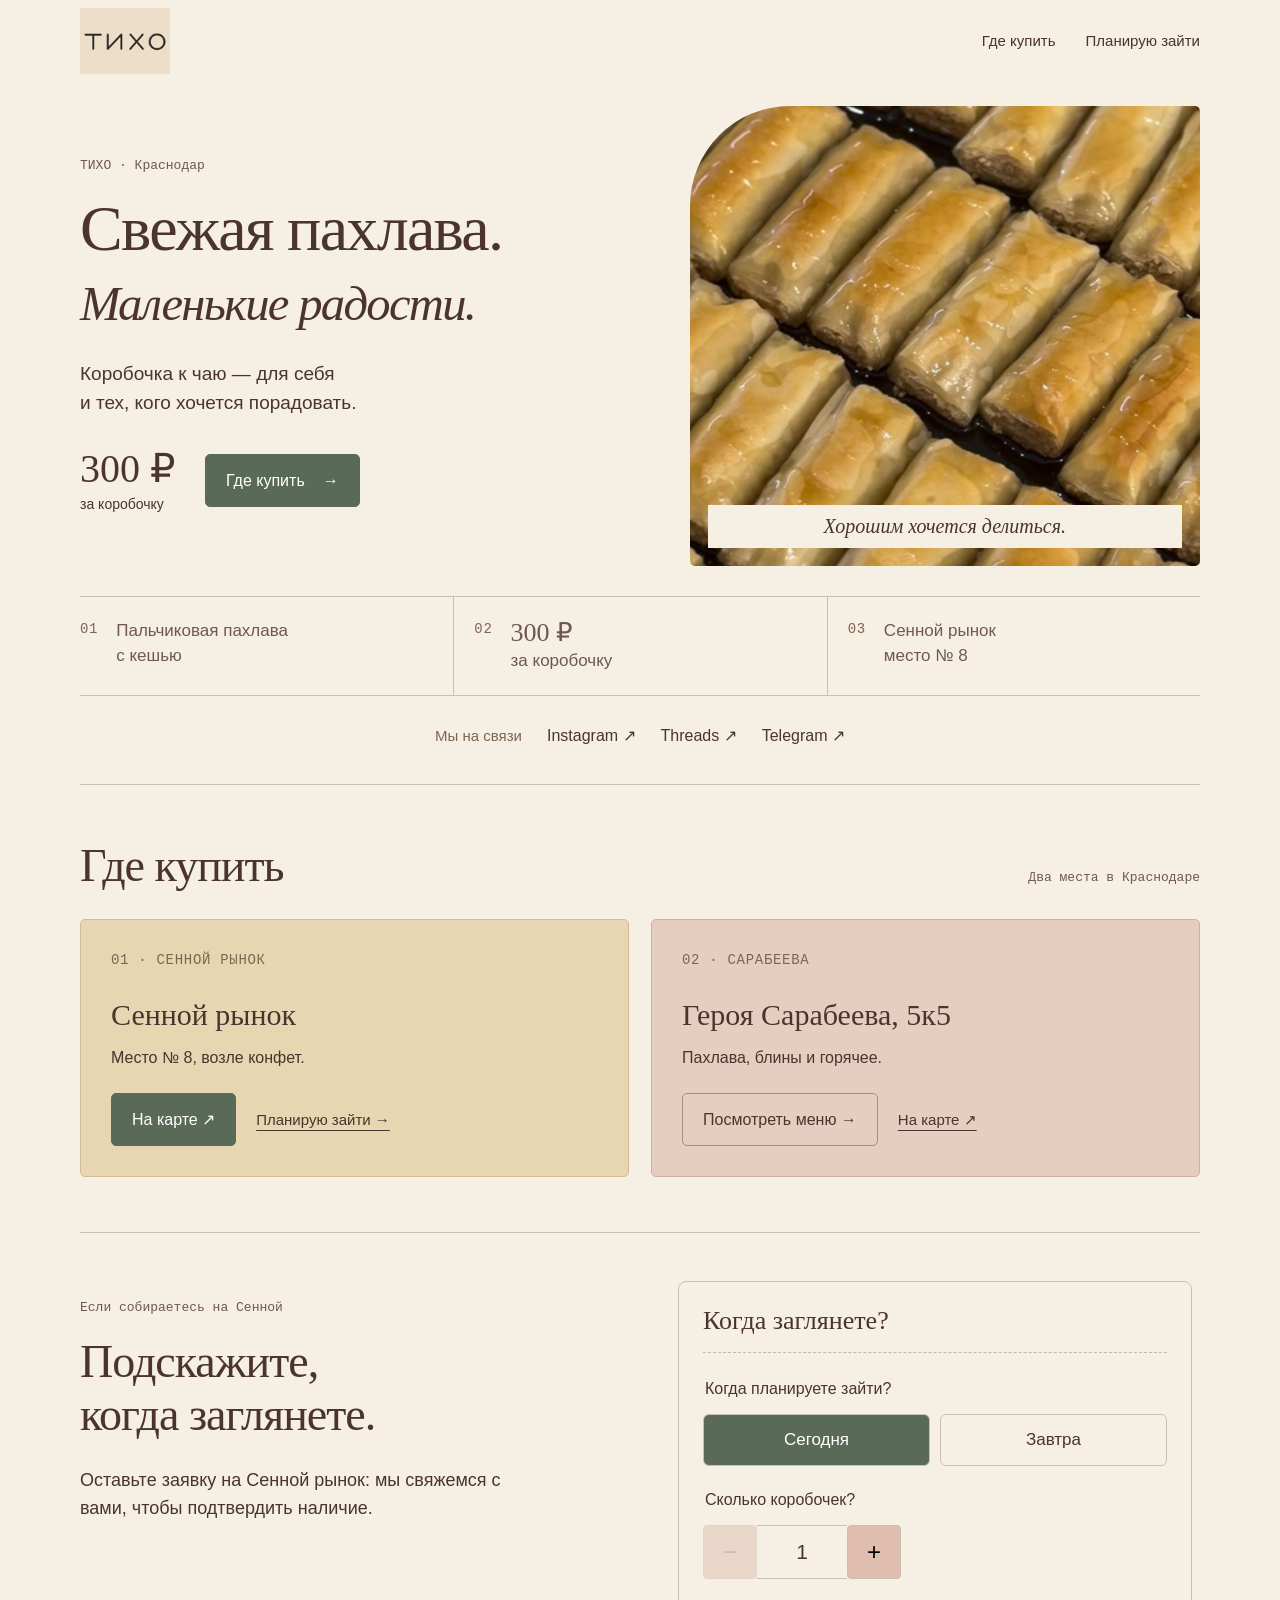
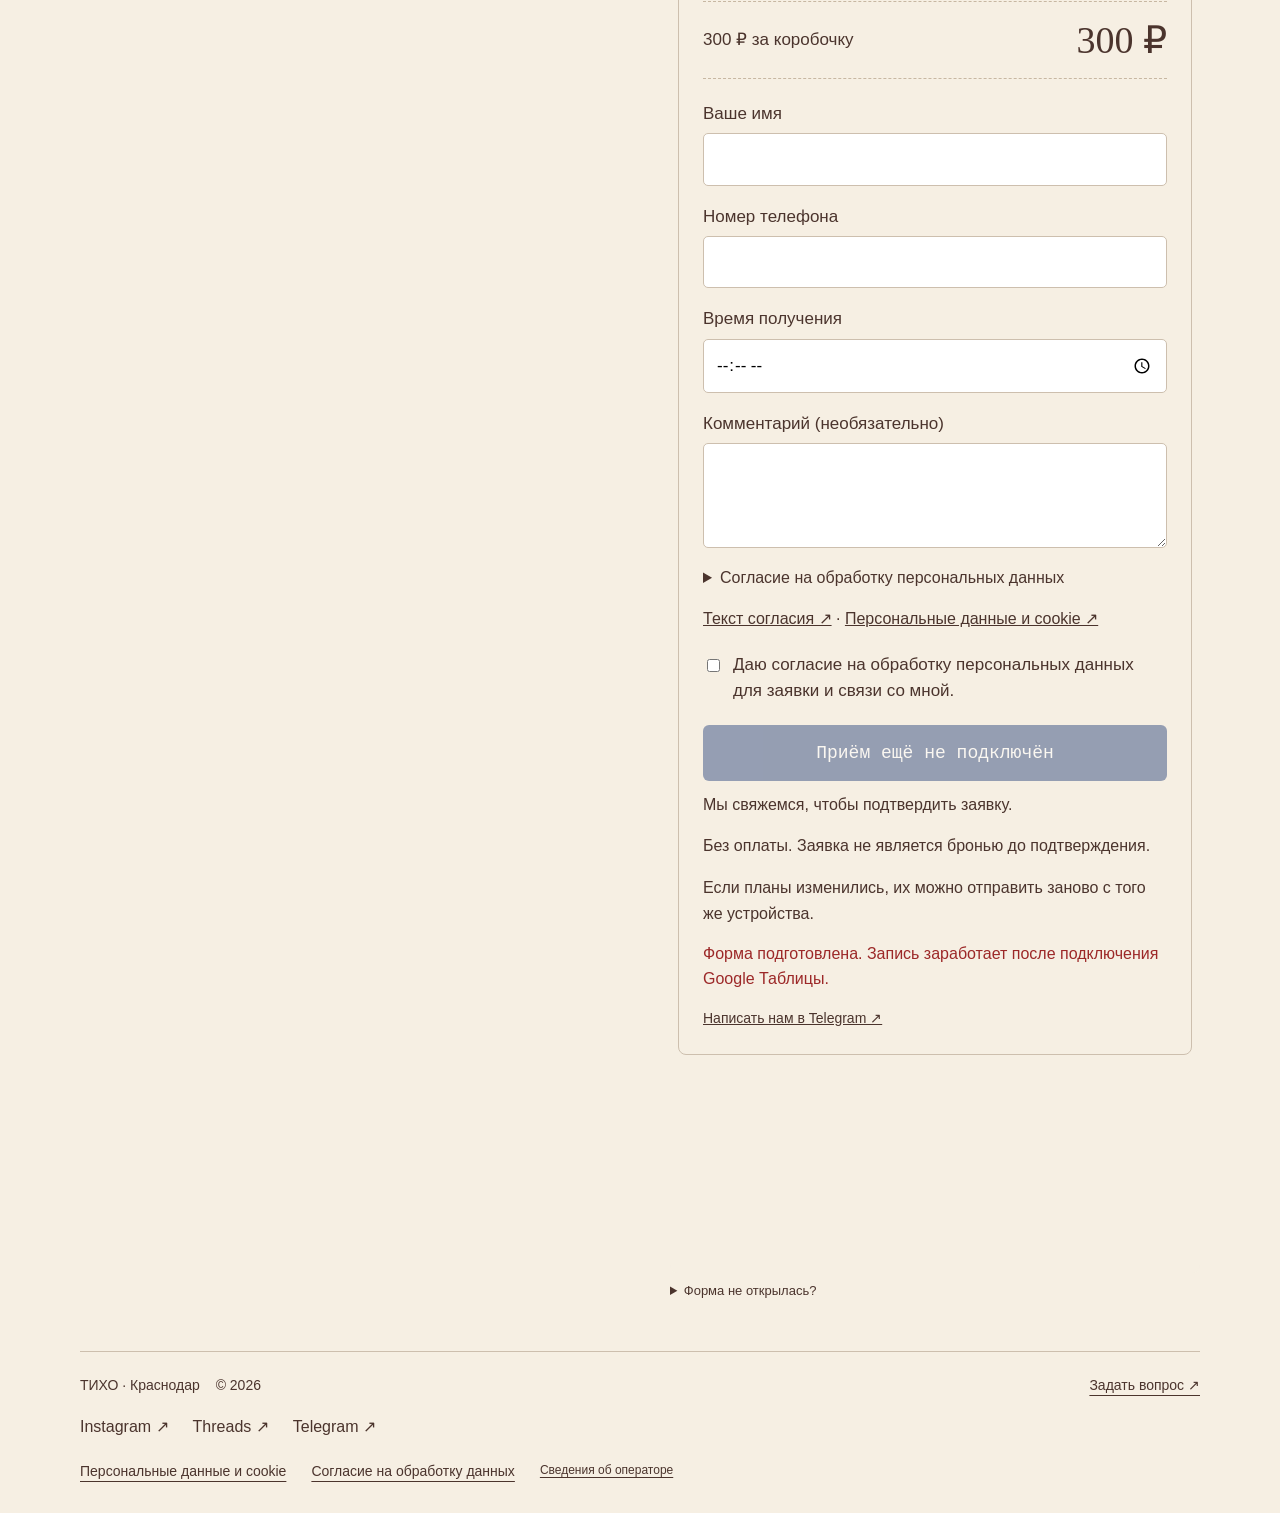
==== commit fd2eb7bc: "Учесть раскрытие согласия на узких экранах" ====
--- a/index.html
+++ b/index.html
@@ -8,7 +8,7 @@
   <meta name="description" content="Свежая пахлава — 300 ₽ за коробочку. Для себя и близких. ТИХО в Краснодаре: Сенной рынок, место № 8, и Героя Сарабеева, 5к5.">
   <link rel="icon" href="images/tiho-icon.png" type="image/png">
   <link rel="apple-touch-icon" href="images/tiho-icon.png">
-  <link rel="stylesheet" href="baklava.css?v=20261102e">
+  <link rel="stylesheet" href="baklava.css?v=20261102f">
 </head>
 <body>
 
--- a/baklava.css
+++ b/baklava.css
@@ -8,4 +8,6 @@
 .footer-legal a{display:inline-flex;align-items:center;min-height:44px;font-size:14px;text-align:left}
 
 /* Небольшие этикетки и спокойная навигация */
-.product-note{display:block;padding:30px 0 26px}.product-facts{display:grid;grid-template-columns:repeat(3,1fr);border-block:1px solid var(--line)}.fact{display:flex;align-items:flex-start;gap:18px;padding:22px 20px;font-size:17px;line-height:1.45}.fact+.fact{border-left:1px solid var(--line)}.fact:first-child{padding-left:0}.fact-number,.place-label{font:14px/1.5 'Courier New',monospace;letter-spacing:.05em;color:#806452}.fact strong{font:26px/1.1 Georgia,serif}.social-links{display:flex;align-items:center;justify-content:center;flex-wrap:wrap;gap:12px 25px;margin-top:18px}.social-links span{color:#806452;font-size:15px}.social-links a,.footer-social a{display:inline-flex;align-items:center;min-height:44px;font-size:16px;text-decoration:none}.social-links a:hover,.footer-social a:hover{text-decoration:underline}.place-label{display:block;margin-bottom:4px}.place-market{border:1px solid #d3bc93}.place-cafe{border:1px solid #d0ae9f}.footer-social{display:flex;gap:24px;flex-wrap:wrap}.plan-embed iframe{height:1600px!important}@media(max-width:760px){.product-note{padding:20px 0}.product-facts{grid-template-columns:1fr}.fact,.fact:first-child{padding:14px 0;align-items:center}.fact br{display:none}.fact+.fact{border-left:0;border-top:1px solid var(--line)}.fact-number{min-width:30px}.social-links{justify-content:flex-start;gap:0 20px;margin-top:12px}.social-links span{width:100%}.social-links a,.footer-social a{font-size:15px}.plan-embed iframe{height:1700px!important}}
+.product-note{display:block;padding:30px 0 26px}.product-facts{display:grid;grid-template-columns:repeat(3,1fr);border-block:1px solid var(--line)}.fact{display:flex;align-items:flex-start;gap:18px;padding:22px 20px;font-size:17px;line-height:1.45}.fact+.fact{border-left:1px solid var(--line)}.fact:first-child{padding-left:0}.fact-number,.place-label{font:14px/1.5 'Courier New',monospace;letter-spacing:.05em;color:#806452}.fact strong{font:26px/1.1 Georgia,serif}.social-links{display:flex;align-items:center;justify-content:center;flex-wrap:wrap;gap:12px 25px;margin-top:18px}.social-links span{color:#806452;font-size:15px}.social-links a,.footer-social a{display:inline-flex;align-items:center;min-height:44px;font-size:16px;text-decoration:none}.social-links a:hover,.footer-social a:hover{text-decoration:underline}.place-label{display:block;margin-bottom:4px}.place-market{border:1px solid #d3bc93}.place-cafe{border:1px solid #d0ae9f}.footer-social{display:flex;gap:24px;flex-wrap:wrap}.plan-embed iframe{height:1600px!important}@media(max-width:760px){.product-note{padding:20px 0}.product-facts{grid-template-columns:1fr}.fact,.fact:first-child{padding:14px 0;align-items:center}.fact br{display:none}.fact+.fact{border-left:0;border-top:1px solid var(--line)}.fact-number{min-width:30px}.social-links{justify-content:flex-start;gap:0 20px;margin-top:12px}.social-links span{width:100%}.social-links a,.footer-social a{font-size:15px}.plan-embed iframe{height:1760px!important}}
+
+@media(max-width:360px){.plan-embed iframe{height:2000px!important}}
